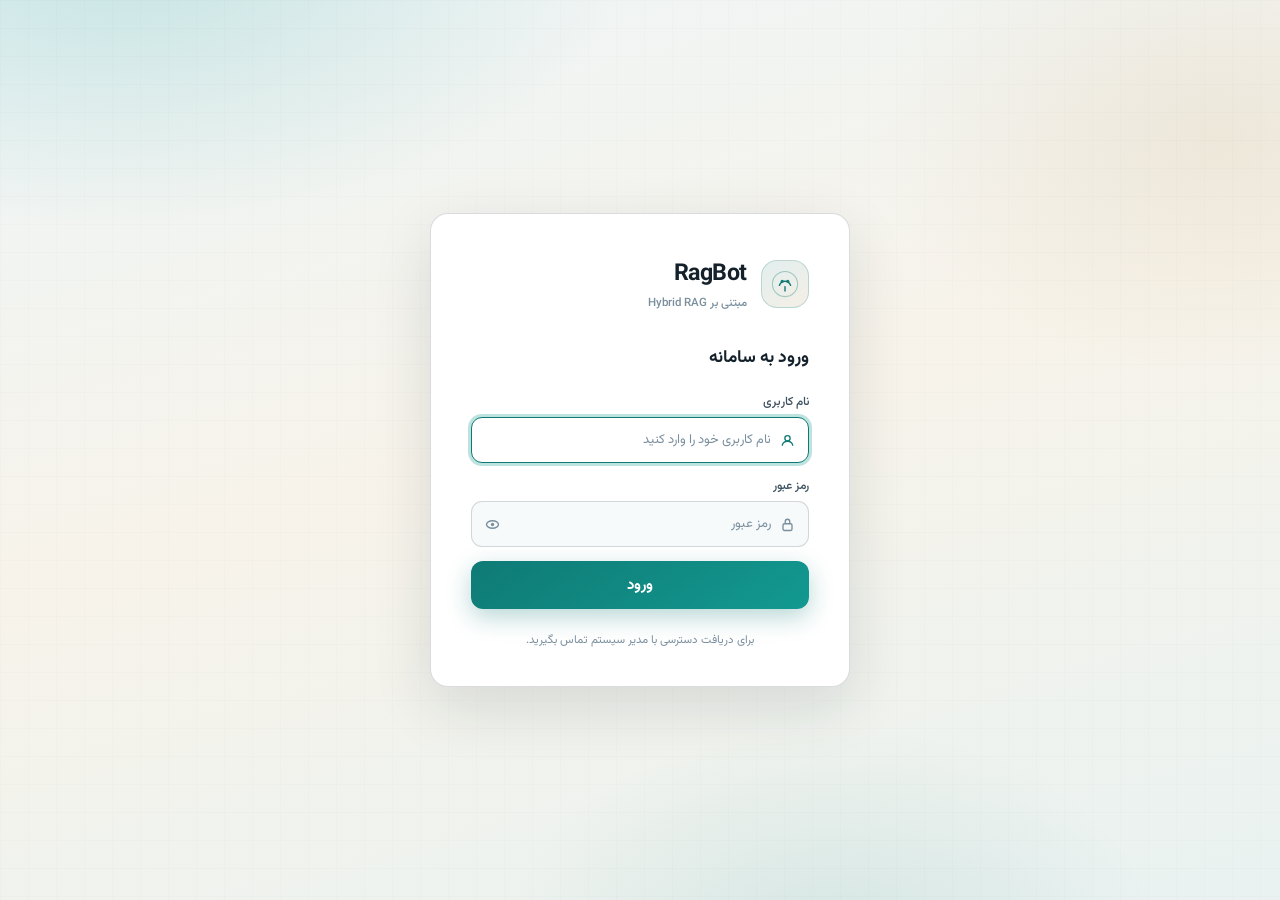
==== frontend/index.html @ e70923a0 "Add LLM settings page with Ollama/API providers and in-app PDF/Word viewer. Move model settings into" ====
<!DOCTYPE html>
<html lang="fa" dir="rtl">
<head>
  <meta charset="UTF-8" />
  <meta name="viewport" content="width=device-width, initial-scale=1.0" />
  <title>RagBot</title>
  <link rel="stylesheet" href="css/style.css" />
</head>
<body>
  <div class="app-bg" aria-hidden="true"></div>

  <aside class="sidebar" id="sidebar">
    <div class="sidebar-brand">
      <div class="brand-mark" aria-hidden="true">
        <svg viewBox="0 0 40 40" fill="none">
          <circle cx="20" cy="20" r="18" stroke="currentColor" stroke-width="1.5" opacity=".35"/>
          <path d="M12 22c3-8 13-8 16 0" stroke="currentColor" stroke-width="2" stroke-linecap="round"/>
          <circle cx="16" cy="16" r="2.2" fill="currentColor"/>
          <circle cx="24" cy="16" r="2.2" fill="currentColor"/>
          <path d="M20 24v6" stroke="currentColor" stroke-width="2" stroke-linecap="round"/>
        </svg>
      </div>
      <div class="brand-text">
        <span class="brand-name">RagBot</span>
        <span class="brand-tag">مبتنی بر Hybrid RAG</span>
      </div>
    </div>

    <nav class="sidebar-nav">
      <button class="nav-item nav-item-admin" data-section="users" id="navUsers" style="display:none">
        <svg class="nav-svg" viewBox="0 0 24 24" fill="none" stroke="currentColor" stroke-width="1.8"><circle cx="9" cy="7" r="4"/><path d="M3 21v-2a4 4 0 014-4h4a4 4 0 014 4v2"/><path d="M19 8v6M22 11h-6"/></svg>
        <span class="nav-label">مدیریت کاربران</span>
      </button>
      <button class="nav-item" data-section="docs">
        <svg class="nav-svg" viewBox="0 0 24 24" fill="none" stroke="currentColor" stroke-width="1.8"><path d="M3 6a2 2 0 012-2h3l2 2h9a2 2 0 012 2v9a2 2 0 01-2 2H5a2 2 0 01-2-2z"/><path d="M12 11v4M10 13h4"/></svg>
        <span class="nav-label">مدیریت اسناد</span>
      </button>
      <button class="nav-item active" data-section="chat">
        <svg class="nav-svg" viewBox="0 0 24 24" fill="none" stroke="currentColor" stroke-width="1.8"><path d="M4 6a3 3 0 013-3h10a3 3 0 013 3v8a3 3 0 01-3 3H9l-5 4v-4a3 3 0 01-0-0z"/></svg>
        <span class="nav-label">چت بات هوشمند</span>
      </button>
      <button class="nav-item" data-section="rag">
        <svg class="nav-svg" viewBox="0 0 24 24" fill="none" stroke="currentColor" stroke-width="1.8"><path d="M7 3h7l5 5v13a1 1 0 01-1 1H7a1 1 0 01-1-1V4a1 1 0 011-1z"/><path d="M14 3v5h5"/><path d="M9 13h6M9 17h4"/></svg>
        <span class="nav-label">چت بات اسناد داخلی</span>
      </button>
      <button class="nav-item" data-section="article">
        <svg class="nav-svg" viewBox="0 0 24 24" fill="none" stroke="currentColor" stroke-width="1.8"><circle cx="12" cy="12" r="9"/><path d="M3 12h18M12 3a14 14 0 010 18M12 3a14 14 0 000 18"/></svg>
        <span class="nav-label">چت بات مقالات وب</span>
      </button>
      <button class="nav-item" data-section="alerts">
        <svg class="nav-svg" viewBox="0 0 24 24" fill="none" stroke="currentColor" stroke-width="1.8"><path d="M12 3a6 6 0 016 6c0 4 2 5 2 5H4s2-1 2-5a6 6 0 016-6z"/><path d="M10 19a2 2 0 004 0"/></svg>
        <span class="nav-label">سیستم هشدار دهی خبری</span>
      </button>
      <button class="nav-item" data-section="settings">
        <svg class="nav-svg" viewBox="0 0 24 24" fill="none" stroke="currentColor" stroke-width="1.8"><circle cx="12" cy="12" r="3"/><path d="M19.4 15a1.7 1.7 0 00.3 1.8l.1.1a2 2 0 11-2.8 2.8l-.1-.1a1.7 1.7 0 00-1.8-.3 1.7 1.7 0 00-1 1.5V21a2 2 0 11-4 0v-.1a1.7 1.7 0 00-1-1.5 1.7 1.7 0 00-1.8.3l-.1.1a2 2 0 11-2.8-2.8l.1-.1a1.7 1.7 0 00.3-1.8 1.7 1.7 0 00-1.5-1H3a2 2 0 110-4h.1a1.7 1.7 0 001.5-1 1.7 1.7 0 00-.3-1.8l-.1-.1a2 2 0 112.8-2.8l.1.1a1.7 1.7 0 001.8.3H9a1.7 1.7 0 001-1.5V3a2 2 0 114 0v.1a1.7 1.7 0 001 1.5 1.7 1.7 0 001.8-.3l.1-.1a2 2 0 112.8 2.8l-.1.1a1.7 1.7 0 00-.3 1.8V9c.1.7.7 1.2 1.5 1.3H21a2 2 0 110 4h-.1a1.7 1.7 0 00-1.5 1z"/></svg>
        <span class="nav-label">تنظیمات مدل زبانی</span>
      </button>
    </nav>

    <div class="sidebar-footer">
      <span>معماری سامانه : Hybrid RAG</span>
    </div>

    <!-- User bar -->
    <div class="sidebar-user-bar" id="sidebarUserBar">
      <div class="user-bar-avatar" id="userAvatar">—</div>
      <div class="user-bar-info">
        <div class="user-bar-name"  id="userDisplayName">...</div>
        <div class="user-bar-role"  id="userRoleBadge">کاربر</div>
      </div>
      <button class="user-bar-logout" id="logoutBtn" title="خروج" type="button" aria-label="خروج از سامانه">
        <svg viewBox="0 0 20 20" width="15" height="15" fill="none" stroke="currentColor" stroke-width="1.8"><path d="M13 3h4v14h-4M8 14l5-4-5-4M3 10h10"/></svg>
      </button>
    </div>
  </aside>

  <button class="sidebar-toggle" id="sidebarToggle" type="button" aria-label="منو">☰</button>

  <main class="main-content" id="mainContent">

    <section class="section active" id="section-chat">
      <div class="section-header">
        <div>
          <p class="section-eyebrow">گفتگو آزاد</p>
          <h1>چت‌بات هوشمند</h1>
        </div>
        <button class="btn-secondary" id="clearChat" type="button">پاک کردن</button>
      </div>
      <div class="chat-window" id="chatWindow"></div>
      <div class="chat-input-area">
        <textarea id="chatInput" class="chat-textarea" placeholder="پیام خود را بنویسید..." rows="2"></textarea>
        <button id="chatSend" class="btn-send" type="button">ارسال</button>
      </div>
    </section>

    <section class="section" id="section-rag">
      <div class="section-header">
        <div>
          <p class="section-eyebrow">Hybrid RAG</p>
          <h1>چت روی اسناد</h1>
        </div>
        <div style="display:flex;gap:8px;align-items:center">
          <button class="btn-secondary" id="ragHistoryBtn" type="button" title="تاریخچه گفتگو">
            <svg viewBox="0 0 20 20" width="13" height="13" fill="none" stroke="currentColor" stroke-width="1.8" style="vertical-align:middle;margin-left:5px"><circle cx="10" cy="10" r="8"/><path d="M10 6v4l2.5 2.5"/></svg>
            تاریخچه
          </button>
          <button class="btn-secondary" id="clearRag" type="button">گفتگوی جدید</button>
        </div>
      </div>

      <div class="panel upload-panel" id="ragUploadPanel">
        <div class="upload-toolbar">

          <!-- Right group: file upload -->
          <div class="upload-toolbar-group upload-toolbar-file">
            <div class="upload-trigger" id="pdfDrop">
              <svg viewBox="0 0 20 20" width="15" height="15" fill="none" stroke="currentColor" stroke-width="1.8" aria-hidden="true"><path d="M10 13V4M10 4L7 7M10 4l3 3"/><path d="M3 14a4 4 0 004 4h6a4 4 0 000-8H9"/></svg>
              <span>آپلود فایل</span>
              <span class="upload-formats">PDF · Word</span>
              <input type="file" id="pdfInput" accept=".pdf,.doc,.docx" multiple hidden />
            </div>
            <div id="pdfFileList" class="file-list-inline"></div>
          </div>

          <div class="upload-toolbar-divider" aria-hidden="true"></div>

          <!-- Left group: collection + action -->
          <div class="upload-toolbar-group upload-toolbar-collection">

            <div class="custom-select-wrap" id="collectionDropdownWrap">
              <button type="button" class="custom-select-btn" id="collectionDropdownBtn" aria-haspopup="listbox" aria-expanded="false">
                <svg viewBox="0 0 20 20" width="13" height="13" fill="none" stroke="currentColor" stroke-width="1.8" aria-hidden="true"><path d="M2 5h16M2 10h10M2 15h6"/></svg>
                <span id="collectionDropdownLabel">انتخاب مجموعه</span>
                <svg class="caret" viewBox="0 0 16 16" width="11" height="11" fill="none" stroke="currentColor" stroke-width="2.2" aria-hidden="true"><path d="M4 6l4 4 4-4"/></svg>
              </button>
              <ul class="custom-select-list" id="collectionDropdownList" role="listbox" aria-label="مجموعه‌های موجود"></ul>
              <select id="ragCollectionSelect" hidden></select>
            </div>

            <button id="ragRefreshCollections" class="btn-icon btn-icon-sm" title="بارگذاری مجموعه‌ها" type="button">
              <svg viewBox="0 0 24 24" width="13" height="13" fill="none" stroke="currentColor" stroke-width="2.2"><path d="M21 12a9 9 0 11-2.6-6.3"/><path d="M21 3v6h-6"/></svg>
            </button>

            <button id="ragIndex" class="btn-primary btn-index" type="button">
              <svg viewBox="0 0 20 20" width="13" height="13" fill="none" stroke="currentColor" stroke-width="2" aria-hidden="true"><path d="M4 17V7l8-4 8 4v10"/><path d="M4 10h16M12 3v14"/></svg>
              ایندکس گذاری
            </button>
          </div>

        </div>
        <div id="ragStatus" class="status-bar"></div>
      </div>

      <div class="chat-window" id="ragChatWindow"></div>
      <div class="chat-input-area">
        <textarea id="ragInput" class="chat-textarea" placeholder="سؤال درباره اسناد..." rows="2"></textarea>
        <button id="ragSend" class="btn-send" type="button">ارسال</button>
      </div>

      <!-- History panel (slide-in from left) -->
      <div class="history-backdrop" id="historyBackdrop" aria-hidden="true">
        <div class="history-panel" id="historyPanel" role="dialog" aria-modal="true" aria-labelledby="historyPanelTitle">
          <div class="history-panel-header">
            <svg viewBox="0 0 20 20" width="16" height="16" fill="none" stroke="currentColor" stroke-width="1.8"><circle cx="10" cy="10" r="8"/><path d="M10 6v4l2.5 2.5"/></svg>
            <h3 id="historyPanelTitle">گفتگوها</h3>
            <span class="history-col-badge" id="historyColBadge"></span>
            <div style="margin-right:auto;display:flex;gap:6px">
              <button class="btn-secondary" id="newChatHistoryBtn" type="button" style="font-size:11px;padding:4px 8px" title="شروع گفتگوی جدید">
                گفتگوی جدید
              </button>
              <button class="btn-danger" id="clearHistoryBtn" type="button" style="font-size:11px;padding:4px 8px" title="حذف همه گفتگوهای این مجموعه">
                <svg viewBox="0 0 20 20" width="11" height="11" fill="none" stroke="currentColor" stroke-width="2"><path d="M5 5l.867 9.143A1 1 0 006.862 15h6.276a1 1 0 00.995-.857L15 5"/><path d="M3 5h14M8 5V3h4v2"/></svg>
                همه
              </button>
              <button class="modal-close" id="historyClose" type="button" aria-label="بستن">
                <svg viewBox="0 0 20 20" width="14" height="14" fill="none" stroke="currentColor" stroke-width="2"><path d="M5 5l10 10M15 5L5 15"/></svg>
              </button>
            </div>
          </div>
          <div class="history-panel-body" id="historyPanelBody">
            <div class="history-loading" id="historyLoading" style="display:none">
              <span class="docs-spinner"></span> در حال بارگذاری...
            </div>
          </div>
        </div>
      </div>
    </section>

    <section class="section" id="section-article">
      <div class="section-header">
        <div>
          <p class="section-eyebrow">متن وب</p>
          <h1>چت روی مقاله</h1>
        </div>
        <button class="btn-secondary" id="clearArticle" type="button">پاک کردن</button>
      </div>

      <div class="panel">
        <div class="panel-title">لینک مقاله یا خبر</div>
        <div class="row-gap">
          <input type="url" id="articleUrl" class="field-input" placeholder="https://..." style="flex:1;direction:ltr;text-align:left" />
          <button id="articleFetch" class="btn-primary" type="button">بارگذاری</button>
        </div>
        <div id="articleStatus" class="status-bar"></div>
        <div id="articlePreview" class="article-preview" hidden></div>
      </div>

      <div class="chat-window" id="articleChatWindow"></div>
      <div class="chat-input-area">
        <textarea id="articleInput" class="chat-textarea" placeholder="سؤال درباره مقاله..." rows="2"></textarea>
        <button id="articleSend" class="btn-send" type="button">ارسال</button>
      </div>
    </section>

    <section class="section" id="section-docs">
      <div class="section-header">
        <div>
          <p class="section-eyebrow">Document Management</p>
          <h1>مدیریت اسناد</h1>
        </div>
        <button class="btn-primary" id="docsNewCollectionBtn" type="button">
          <svg viewBox="0 0 20 20" width="13" height="13" fill="none" stroke="currentColor" stroke-width="2.2" aria-hidden="true"><path d="M10 4v12M4 10h12"/></svg>
          مجموعه جدید
        </button>
      </div>

      <!-- Toolbar: search + sort -->
      <div class="docs-toolbar">
        <div class="docs-search-wrap">
          <svg viewBox="0 0 20 20" width="14" height="14" fill="none" stroke="currentColor" stroke-width="1.8" aria-hidden="true"><circle cx="9" cy="9" r="6"/><path d="M15 15l-3.5-3.5"/></svg>
          <input type="search" id="docsSearchInput" class="docs-search-input" placeholder="جستجوی مجموعه...">
        </div>
        <button id="docsRefreshBtn" class="btn-icon btn-icon-sm" title="بارگذاری مجدد" type="button">
          <svg viewBox="0 0 24 24" width="13" height="13" fill="none" stroke="currentColor" stroke-width="2.2"><path d="M21 12a9 9 0 11-2.6-6.3"/><path d="M21 3v6h-6"/></svg>
        </button>
      </div>

      <!-- Collections grid -->
      <div class="docs-grid-wrap">
        <div id="docsGrid" class="docs-grid">
          <!-- cards injected by docs.js -->
        </div>
        <div id="docsEmpty" class="docs-empty" hidden>
          <svg viewBox="0 0 48 48" width="48" height="48" fill="none" stroke="currentColor" stroke-width="1.4" opacity=".35"><path d="M8 12a4 4 0 014-4h6l4 4h14a4 4 0 014 4v18a4 4 0 01-4 4H12a4 4 0 01-4-4z"/><path d="M24 22v8M21 26h6"/></svg>
          <p id="docsEmptyMsg">مدیریت فایل ها و مجموعه ها در سامانه</p>
          <button class="btn-primary" id="docsEmptyNewBtn" type="button" style="margin-top:10px">ساخت مجموعه</button>
        </div>
        <div id="docsLoading" class="docs-loading" style="display:none">
          <span class="docs-spinner"></span>
          در حال بارگذاری...
        </div>
      </div>
    </section>

    <!-- ══════════════════════════════════════════════
         مدیریت کاربران — Admin Only
         ══════════════════════════════════════════════ -->
    <section class="section" id="section-users">
      <div class="section-header">
        <div>
          <p class="section-eyebrow">Admin</p>
          <h1>مدیریت کاربران</h1>
        </div>
        <button class="btn-primary" id="addUserBtn" type="button">
          <svg viewBox="0 0 20 20" width="13" height="13" fill="none" stroke="currentColor" stroke-width="2.2" aria-hidden="true"><path d="M10 4v12M4 10h12"/></svg>
          کاربر جدید
        </button>
      </div>

      <div class="panel" style="flex:1;overflow:hidden;display:flex;flex-direction:column;gap:0;padding:0">
        <div class="users-table-wrap" id="usersTableWrap">
          <table class="users-table" id="usersTable">
            <thead>
              <tr>
                <th>#</th>
                <th>نام کاربری</th>
                <th>نام نمایشی</th>
                <th>نقش</th>
                <th>وضعیت</th>
                <th>تاریخ ثبت</th>
                <th>عملیات</th>
              </tr>
            </thead>
            <tbody id="usersTableBody">
              <tr><td colspan="7" class="users-table-loading">
                <span class="docs-spinner"></span> در حال بارگذاری...
              </td></tr>
            </tbody>
          </table>
        </div>
      </div>

      <!-- User form slide-in panel -->
      <div class="rule-form-backdrop" id="userFormBackdrop" aria-hidden="true">
        <div class="rule-form-panel" id="userFormPanel" role="dialog" aria-modal="true" aria-labelledby="userFormTitle">
          <div class="rule-form-header">
            <h3 id="userFormTitle">کاربر جدید</h3>
            <button class="modal-close" id="userFormClose" type="button" aria-label="بستن">
              <svg viewBox="0 0 20 20" width="16" height="16" fill="none" stroke="currentColor" stroke-width="2"><path d="M5 5l10 10M15 5L5 15"/></svg>
            </button>
          </div>
          <div class="rule-form-body">
            <input type="hidden" id="userFormId" value="" />
            <label class="field-label">نام کاربری <small>(لاتین، حداقل ۳ کاراکتر)</small></label>
            <input type="text" id="userFormUsername" class="field-input" placeholder="مثال: john_doe" autocomplete="off" />
            <label class="field-label">نام نمایشی</label>
            <input type="text" id="userFormDisplayName" class="field-input" placeholder="مثال: علی احمدی" />
            <label class="field-label">رمز عبور <small id="userFormPwdNote">(حداقل ۶ کاراکتر)</small></label>
            <input type="password" id="userFormPassword" class="field-input" placeholder="رمز عبور" autocomplete="new-password" />
            <div class="toggle-row" style="margin-top:8px">
              <span class="field-label" style="margin:0">دسترسی مدیر</span>
              <label class="toggle-switch">
                <input type="checkbox" id="userFormIsAdmin" />
                <span class="toggle-slider"></span>
              </label>
            </div>
            <div class="toggle-row" id="userFormActiveRow">
              <span class="field-label" style="margin:0">حساب فعال</span>
              <label class="toggle-switch">
                <input type="checkbox" id="userFormIsActive" checked />
                <span class="toggle-slider"></span>
              </label>
            </div>
            <div id="userFormStatus" class="status-bar" style="margin-top:6px"></div>
          </div>
          <div class="rule-form-footer">
            <button id="userFormSave" class="btn-primary" style="flex:1" type="button">ذخیره</button>
            <button id="userFormCancel" class="btn-secondary" type="button">انصراف</button>
          </div>
        </div>
      </div>
    </section>

    <section class="section" id="section-alerts">
      <div class="section-header">
        <div>
          <p class="section-eyebrow">مانیتورینگ</p>
          <h1>هشدارهای خبری</h1>
        </div>
        <button class="btn-primary" id="addRuleBtn" type="button">
          <svg viewBox="0 0 20 20" width="13" height="13" fill="none" stroke="currentColor" stroke-width="2.2" aria-hidden="true"><path d="M10 4v12M4 10h12"/></svg>
          قانون جدید
        </button>
      </div>

      <div class="alerts-layout">

        <!-- RIGHT: rules list -->
        <div class="alerts-rules-col">
          <div class="panel alerts-rules-panel">
            <div class="panel-title">قوانین هشدار</div>
            <div id="rulesList" class="rules-list"></div>
          </div>
        </div>

        <!-- LEFT: scan + history tabs -->
        <div class="alerts-main-col">
          <div class="panel alerts-main-panel">

            <!-- Tab bar -->
            <div class="alerts-tabs" role="tablist">
              <button class="alerts-tab active" id="tabScan" role="tab" aria-selected="true" aria-controls="tabpanelScan" type="button">
                <svg viewBox="0 0 20 20" width="13" height="13" fill="none" stroke="currentColor" stroke-width="1.8" aria-hidden="true"><circle cx="10" cy="10" r="7"/><path d="M10 6v4l3 2"/></svg>
                اسکن خبر
              </button>
              <button class="alerts-tab" id="tabHistory" role="tab" aria-selected="false" aria-controls="tabpanelHistory" type="button">
                <svg viewBox="0 0 20 20" width="13" height="13" fill="none" stroke="currentColor" stroke-width="1.8" aria-hidden="true"><path d="M3 5h14M3 10h10M3 15h6"/></svg>
                تاریخچه
                <span class="alerts-tab-badge" id="historyBadge" hidden></span>
              </button>
            </div>

            <!-- Scan panel -->
            <div class="alerts-tabpanel" id="tabpanelScan" role="tabpanel" aria-labelledby="tabScan">
              <label class="field-label">آدرس خبر یا فید RSS</label>
              <div class="scan-url-row">
                <input type="url" id="scanUrl" class="field-input" placeholder="https://..." style="direction:ltr;text-align:left" />
                <button id="scanBtn" class="btn-primary" type="button">
                  <svg viewBox="0 0 20 20" width="13" height="13" fill="none" stroke="currentColor" stroke-width="2" aria-hidden="true"><circle cx="10" cy="10" r="7"/><path d="M10 6v4l3 2"/></svg>
                  اسکن
                </button>
              </div>              <label class="field-label" style="margin-top:4px">قوانین مورد بررسی</label>
              <div id="scanRuleCheckboxes" class="checkboxes-list"></div>
              <div id="scanStatus" class="status-bar"></div>
              <div id="scanResults" class="scan-results"></div>
            </div>

            <!-- History panel -->
            <div class="alerts-tabpanel" id="tabpanelHistory" role="tabpanel" aria-labelledby="tabHistory" hidden>
              <div class="alerts-history-toolbar">
                <span class="alerts-history-label">نتایج هشدار ذخیره‌شده</span>
                <button id="refreshResults" class="btn-icon btn-icon-sm" title="بارگذاری مجدد" type="button">
                  <svg viewBox="0 0 24 24" width="13" height="13" fill="none" stroke="currentColor" stroke-width="2.2"><path d="M21 12a9 9 0 11-2.6-6.3"/><path d="M21 3v6h-6"/></svg>
                </button>
              </div>
              <div id="alertHistory" class="alert-history-list"></div>
            </div>

          </div>
        </div>

      </div>

      <!-- Rule form slide panel -->
      <div class="rule-form-backdrop" id="ruleFormBackdrop" aria-hidden="true">
        <div class="rule-form-panel" id="ruleFormPanel" role="dialog" aria-modal="true" aria-labelledby="ruleFormTitle">
          <div class="rule-form-header">
            <h3 id="ruleFormTitle">قانون جدید</h3>
            <button class="modal-close" id="ruleFormClose" type="button" aria-label="بستن">
              <svg viewBox="0 0 20 20" width="16" height="16" fill="none" stroke="currentColor" stroke-width="2"><path d="M5 5l10 10M15 5L5 15"/></svg>
            </button>
          </div>
          <div class="rule-form-body">
            <input type="hidden" id="ruleId" value="" />
            <label class="field-label">نام هشدار</label>
            <input type="text" id="ruleName" class="field-input" placeholder="مثال: بحران ارزی" />
            <label class="field-label">دسته‌بندی</label>
            <input type="text" id="ruleCategory" class="field-input" placeholder="مثال: اقتصادی، سیاسی" />
            <label class="field-label">کلیدواژه‌ها <small style="font-weight:400;color:var(--ink-muted)">(با کاما)</small></label>
            <input type="text" id="ruleKeywords" class="field-input" placeholder="دلار، نرخ ارز، صعود قیمت" />
            <label class="field-label">توضیحات <small style="font-weight:400;color:var(--ink-muted)">(اختیاری)</small></label>
            <textarea id="ruleDescription" class="field-input" rows="3" placeholder="توضیح بیشتر..."></textarea>
          </div>
          <div class="rule-form-footer">
            <button id="ruleSave" class="btn-primary" style="flex:1" type="button">ذخیره</button>
            <button id="ruleCancel" class="btn-secondary" type="button">انصراف</button>
          </div>
        </div>
      </div>
    </section>

    <section class="section" id="section-settings">
      <div class="section-header">
        <div>
          <p class="section-eyebrow">LLM Provider</p>
          <h1>تنظیمات مدل زبانی</h1>
        </div>
        <button class="btn-secondary" id="settingsSaveBtn" type="button">ذخیره تنظیمات</button>
      </div>

      <div class="settings-page">
        <div class="settings-active-bar">
          <div class="settings-active-label" id="settingsActiveLabel">
            اتصال فعال: <strong id="settingsActiveProvider">Ollama</strong>
          </div>
          <button type="button" class="btn-primary settings-activate-btn" id="settingsActivateBtn">
            فعال‌سازی این حالت
          </button>
        </div>

        <div class="settings-provider-tabs" role="tablist">
          <button type="button" class="settings-provider-tab active" data-provider="ollama" id="providerTabOllama">
            اتصال Ollama
          </button>
          <button type="button" class="settings-provider-tab" data-provider="api" id="providerTabApi">
            اتصال API
          </button>
        </div>
        <input type="hidden" id="llmProvider" value="ollama" />
        <input type="hidden" id="llmProviderDraft" value="ollama" />

        <div class="settings-panel" id="settingsPanelOllama">
          <div class="settings-card">
            <div class="settings-card-title">Ollama</div>
            <label class="field-label" for="ollamaUrl">آدرس Ollama</label>
            <input type="text" id="ollamaUrl" class="field-input" value="http://localhost:11434" placeholder="http://localhost:11434" style="direction:ltr;text-align:left" />

            <label class="field-label" for="modelSelectBtn">مدل</label>
            <div class="setting-row-ctrl settings-model-row">
              <div class="custom-select-wrap model-select-wrap" id="modelSelectWrap" style="flex:1">
                <button type="button" class="custom-select-btn" id="modelSelectBtn" aria-haspopup="listbox" aria-expanded="false">
                  <span id="modelSelectLabel">بارگذاری...</span>
                  <svg class="caret" viewBox="0 0 16 16" width="10" height="10" fill="none" stroke="currentColor" stroke-width="2.2" aria-hidden="true"><path d="M4 6l4 4 4-4"/></svg>
                </button>
                <ul class="custom-select-list" id="modelSelectList" role="listbox" aria-label="مدل‌های Ollama"></ul>
                <select id="modelSelect" hidden></select>
              </div>
              <button id="refreshModels" class="btn-icon btn-icon-sm" title="بارگذاری مدل‌ها" type="button">
                <svg viewBox="0 0 24 24" width="13" height="13" fill="none" stroke="currentColor" stroke-width="2"><path d="M21 12a9 9 0 11-2.6-6.3"/><path d="M21 3v6h-6"/></svg>
              </button>
            </div>
          </div>
        </div>

        <div class="settings-panel" id="settingsPanelApi" hidden>
          <div class="settings-card">
            <div class="settings-card-title">API سازگار با OpenAI</div>
            <label class="field-label" for="apiBaseUrl">آدرس API</label>
            <input type="text" id="apiBaseUrl" class="field-input" value="" placeholder="https://example.com/v1" style="direction:ltr;text-align:left" />

            <label class="field-label" for="apiToken">توکن API</label>
            <input type="password" id="apiToken" class="field-input" placeholder="توکن را وارد کنید" autocomplete="off" style="direction:ltr;text-align:left" />

            <label class="field-label" for="apiModelInput">شناسه مدل</label>
            <div class="setting-row-ctrl settings-model-row">
              <input type="text" id="apiModelInput" class="field-input" placeholder="model-id" style="direction:ltr;text-align:left;flex:1" />
              <button id="refreshApiModels" class="btn-icon btn-icon-sm" title="بارگذاری لیست مدل‌ها از API" type="button">
                <svg viewBox="0 0 24 24" width="13" height="13" fill="none" stroke="currentColor" stroke-width="2"><path d="M21 12a9 9 0 11-2.6-6.3"/><path d="M21 3v6h-6"/></svg>
              </button>
            </div>
            <div class="custom-select-wrap model-select-wrap" id="apiModelSelectWrap" style="display:none;margin-top:6px">
              <button type="button" class="custom-select-btn" id="apiModelSelectBtn" aria-haspopup="listbox" aria-expanded="false">
                <span id="apiModelSelectLabel">انتخاب از لیست</span>
                <svg class="caret" viewBox="0 0 16 16" width="10" height="10" fill="none" stroke="currentColor" stroke-width="2.2" aria-hidden="true"><path d="M4 6l4 4 4-4"/></svg>
              </button>
              <ul class="custom-select-list" id="apiModelSelectList" role="listbox" aria-label="مدل‌های API"></ul>
              <select id="apiModelSelect" hidden></select>
            </div>
            <p class="modal-hint" style="margin:4px 0 0">شناسه مدل را دستی وارد کنید یا با دکمه تازه‌سازی از خود API بگیرید.</p>
          </div>
        </div>

        <div class="settings-card settings-card-shared">
          <div class="settings-card-title">پارامترهای مشترک</div>
          <div class="settings-shared-row">
            <span class="field-label" style="margin:0">خلاقیت (Temperature)</span>
            <div class="setting-row-ctrl" style="max-width:280px">
              <input type="range" id="temperature" class="temp-slider" min="0" max="1" step="0.05" value="0.3" style="--pct:30%" />
              <span id="tempVal" class="temp-badge">0.30</span>
            </div>
          </div>
          <div class="settings-shared-row">
            <span class="field-label" style="margin:0">جستجوی وب</span>
            <label class="toggle-switch">
              <input type="checkbox" id="useWeb" />
              <span class="toggle-slider"></span>
            </label>
          </div>
        </div>

        <div id="settingsStatus" class="status-bar"></div>
      </div>
    </section>

  </main>

  <!-- ═══════════════════════════════════════════
       Docs Management Modals
       ═══════════════════════════════════════════ -->

  <!-- Modal: New / Edit Collection -->
  <div class="modal-backdrop" id="docsColModalBackdrop" aria-hidden="true">
    <div class="modal" id="docsColModal" role="dialog" aria-modal="true" aria-labelledby="docsColModalTitle">
      <div class="modal-header">
        <div class="modal-icon">
          <svg viewBox="0 0 24 24" width="22" height="22" fill="none" stroke="currentColor" stroke-width="1.8"><path d="M3 6a2 2 0 012-2h3l2 2h9a2 2 0 012 2v9a2 2 0 01-2 2H5a2 2 0 01-2-2z"/></svg>
        </div>
        <div>
          <h2 id="docsColModalTitle">مجموعه جدید</h2>
          <p class="modal-sub" id="docsColModalSub">نام مجموعه را وارد کنید</p>
        </div>
        <button class="modal-close" id="docsColModalClose" type="button" aria-label="بستن">
          <svg viewBox="0 0 20 20" width="16" height="16" fill="none" stroke="currentColor" stroke-width="2"><path d="M5 5l10 10M15 5L5 15"/></svg>
        </button>
      </div>
      <div class="modal-body">
        <input type="hidden" id="docsColModalId" value="" />
        <label class="modal-label" for="docsColNameInput">نام مجموعه</label>
        <div class="modal-input-wrap">
          <svg viewBox="0 0 20 20" width="14" height="14" fill="none" stroke="currentColor" stroke-width="1.8" aria-hidden="true"><path d="M3 5h5l2 2h7v10H3z"/></svg>
          <input type="text" id="docsColNameInput" class="modal-input" placeholder="نام مجموعه را وارد کنید" autocomplete="off" />
        </div>
        <p class="modal-hint">نام می‌تواند فارسی باشد. برای ایندکس، فایل‌ها را بعد از ساخت مجموعه اضافه کنید.</p>
        <div id="docsColModalStatus" class="status-bar" style="margin-top:4px"></div>
      </div>
      <div class="modal-footer">
        <button class="btn-secondary modal-cancel" id="docsColModalCancel" type="button">انصراف</button>
        <button class="btn-primary" id="docsColModalConfirm" type="button">
          <svg viewBox="0 0 20 20" width="13" height="13" fill="none" stroke="currentColor" stroke-width="2.2" aria-hidden="true"><path d="M4 10l5 5 7-7"/></svg>
          <span id="docsColModalConfirmLabel">ایجاد</span>
        </button>
      </div>
    </div>
  </div>

  <!-- Modal: Open Collection (detail view) -->
  <div class="modal-backdrop docs-detail-backdrop" id="docsDetailBackdrop" aria-hidden="true">
    <div class="modal docs-detail-modal" role="dialog" aria-modal="true" aria-labelledby="docsDetailTitle">

      <div class="modal-header docs-detail-header">
        <div class="modal-icon docs-detail-icon">
          <svg viewBox="0 0 24 24" width="22" height="22" fill="none" stroke="currentColor" stroke-width="1.8"><path d="M3 6a2 2 0 012-2h3l2 2h9a2 2 0 012 2v9a2 2 0 01-2 2H5a2 2 0 01-2-2z"/></svg>
        </div>
        <div class="docs-detail-heading">
          <h2 id="docsDetailTitle" class="docs-detail-colname">نام مجموعه</h2>
          <p class="modal-sub" id="docsDetailMeta">—</p>
        </div>
        <div class="docs-detail-actions">
          <button id="docsDetailRenameBtn" class="btn-edit docs-detail-action-btn" type="button" title="تغییر نام">
            <svg viewBox="0 0 20 20" width="12" height="12" fill="none" stroke="currentColor" stroke-width="2"><path d="M13 3l4 4-9 9H4v-4z"/></svg>
            تغییر نام
          </button>
          <button id="docsDetailDeleteBtn" class="btn-danger docs-detail-action-btn" type="button" title="حذف مجموعه">
            <svg viewBox="0 0 20 20" width="12" height="12" fill="none" stroke="currentColor" stroke-width="1.8"><path d="M5 5l.867 9.143A1 1 0 006.862 15h6.276a1 1 0 00.995-.857L15 5"/><path d="M3 5h14M8 5V3h4v2"/></svg>
            حذف مجموعه
          </button>
        </div>
        <button class="modal-close" id="docsDetailClose" type="button" aria-label="بستن">
          <svg viewBox="0 0 20 20" width="16" height="16" fill="none" stroke="currentColor" stroke-width="2"><path d="M5 5l10 10M15 5L5 15"/></svg>
        </button>
      </div>

      <!-- Add files toolbar -->
      <div class="docs-detail-upload-bar">
        <div class="upload-trigger docs-detail-upload-trigger" id="docsDetailDrop">
          <svg viewBox="0 0 20 20" width="14" height="14" fill="none" stroke="currentColor" stroke-width="1.8" aria-hidden="true"><path d="M10 13V4M10 4L7 7M10 4l3 3"/><path d="M3 14a4 4 0 004 4h6a4 4 0 000-8H9"/></svg>
          افزودن فایل
          <span class="upload-formats">PDF · Word</span>
          <input type="file" id="docsDetailFileInput" accept=".pdf,.doc,.docx" multiple hidden />
        </div>
        <div id="docsDetailFileChips" class="file-list-inline"></div>
        <button id="docsDetailUploadBtn" class="btn-primary btn-index" type="button" disabled style="margin-right:auto">
          <svg viewBox="0 0 20 20" width="13" height="13" fill="none" stroke="currentColor" stroke-width="2" aria-hidden="true"><path d="M4 17V7l8-4 8 4v10"/><path d="M4 10h16M12 3v14"/></svg>
          ایندکس
        </button>
      </div>

      <!-- Progress bar -->
      <div class="index-progress-wrap" id="docsDetailProgressWrap" style="display:none;margin:0 20px 10px">
        <div class="index-progress-fill" id="docsDetailProgressFill"></div>
      </div>
      <div id="docsDetailUploadStatus" class="status-bar" style="margin:0 20px 8px"></div>

      <!-- Files list -->
      <div class="modal-body docs-detail-body" id="docsDetailBody">
        <div class="docs-detail-loading" id="docsDetailLoading">
          <span class="docs-spinner"></span> در حال بارگذاری...
        </div>
      </div>

      <div class="modal-footer docs-detail-footer">
        <button id="docsDetailChatBtn" class="btn-primary" type="button">
          <svg viewBox="0 0 24 24" width="14" height="14" fill="none" stroke="currentColor" stroke-width="1.8"><path d="M4 6a3 3 0 013-3h10a3 3 0 013 3v8a3 3 0 01-3 3H9l-5 4v-4a3 3 0 01-0-0z"/></svg>
          چت روی این مجموعه
        </button>
        <button class="btn-secondary" id="docsDetailCloseFooter" type="button">بستن</button>
      </div>

    </div>
  </div>

  <!-- Index Collection Modal -->
  <div class="modal-backdrop" id="indexModalBackdrop" aria-hidden="true">
    <div class="modal" id="indexModal" role="dialog" aria-modal="true" aria-labelledby="indexModalTitle">
      <div class="modal-header">
        <div class="modal-icon">
          <svg viewBox="0 0 24 24" width="22" height="22" fill="none" stroke="currentColor" stroke-width="1.8"><path d="M4 19V8l8-5 8 5v11"/><path d="M4 11h16M12 3v16"/><rect x="9" y="14" width="6" height="5" rx="1"/></svg>
        </div>
        <div>
          <h2 id="indexModalTitle">ایندکس اسناد</h2>
          <p class="modal-sub" id="indexModalSub">۰ فایل انتخاب‌شده</p>
        </div>
        <button class="modal-close" id="indexModalClose" type="button" aria-label="بستن">
          <svg viewBox="0 0 20 20" width="16" height="16" fill="none" stroke="currentColor" stroke-width="2"><path d="M5 5l10 10M15 5L5 15"/></svg>
        </button>
      </div>

      <div class="modal-body">
        <div id="indexModalFileChips" class="modal-file-chips"></div>

        <label class="modal-label" for="indexCollectionInput">نام مجموعه</label>
        <div class="modal-input-wrap">
          <svg viewBox="0 0 20 20" width="14" height="14" fill="none" stroke="currentColor" stroke-width="1.8" aria-hidden="true"><path d="M3 5h5l2 2h7v10H3z"/></svg>
          <input type="text" id="indexCollectionInput" class="modal-input" placeholder="مثال: گزارش‌های مالی" autocomplete="off" />
        </div>
        <p class="modal-hint">نام مجموعه برای بازیابی بعدی استفاده می‌شود. فقط حروف انگلیسی، عدد و زیرخط.</p>
      </div>

      <div class="modal-footer">
        <button class="btn-secondary modal-cancel" id="indexModalCancel" type="button">انصراف</button>
        <button class="btn-primary modal-confirm" id="indexModalConfirm" type="button">
          <svg viewBox="0 0 20 20" width="13" height="13" fill="none" stroke="currentColor" stroke-width="2.2" aria-hidden="true"><path d="M4 17V7l8-4 8 4v10"/><path d="M4 11h16M12 3v14"/></svg>
          شروع ایندکس
        </button>
      </div>
    </div>
  </div>

  <!-- hidden collection value used by rag.js -->
  <input type="hidden" id="ragCollection" value="default_pdf" />

  <!-- Docs Preview Modal -->
  <div class="modal-backdrop docs-modal-backdrop" id="docsModalBackdrop" aria-hidden="true">
    <div class="modal docs-modal" role="dialog" aria-modal="true" aria-labelledby="docsModalHeading">
      <div class="modal-header docs-modal-header">
        <div class="modal-icon docs-modal-icon">
          <svg viewBox="0 0 24 24" width="22" height="22" fill="none" stroke="currentColor" stroke-width="1.8" aria-hidden="true">
            <ellipse cx="12" cy="12" rx="10" ry="6.5"/>
            <circle cx="12" cy="12" r="3" fill="currentColor" stroke="none"/>
          </svg>
        </div>
        <div class="docs-modal-heading-wrap">
          <h2 id="docsModalHeading" class="docs-modal-eyebrow">اسناد مجموعه</h2>
          <p class="modal-sub docs-modal-colname" id="docsModalTitle">—</p>
        </div>
        <button class="modal-close" id="docsModalClose" type="button" aria-label="بستن">
          <svg viewBox="0 0 20 20" width="16" height="16" fill="none" stroke="currentColor" stroke-width="2"><path d="M5 5l10 10M15 5L5 15"/></svg>
        </button>
      </div>
      <div class="modal-body docs-modal-body" id="docsModalBody">
        <!-- populated by rag.js -->
      </div>
    </div>
  </div>

  <!-- File Viewer Modal (PDF / Word) -->
  <div class="modal-backdrop file-viewer-backdrop" id="fileViewerBackdrop" aria-hidden="true">
    <div class="modal file-viewer-modal" role="dialog" aria-modal="true" aria-labelledby="fileViewerTitle">
      <div class="modal-header file-viewer-header">
        <div class="modal-icon">
          <svg viewBox="0 0 24 24" width="22" height="22" fill="none" stroke="currentColor" stroke-width="1.8"><path d="M14 2H6a2 2 0 00-2 2v16a2 2 0 002 2h12a2 2 0 002-2V8z"/><polyline points="14 2 14 8 20 8"/></svg>
        </div>
        <div>
          <h2 id="fileViewerTitle">مشاهده فایل</h2>
          <p class="modal-sub" id="fileViewerSub">—</p>
        </div>
        <div class="file-viewer-actions">
          <button class="btn-secondary" id="fileViewerDownload" type="button">دانلود</button>
          <button class="modal-close" id="fileViewerClose" type="button" aria-label="بستن">
            <svg viewBox="0 0 20 20" width="16" height="16" fill="none" stroke="currentColor" stroke-width="2"><path d="M5 5l10 10M15 5L5 15"/></svg>
          </button>
        </div>
      </div>
      <div class="file-viewer-body" id="fileViewerBody">
        <div class="file-viewer-loading" id="fileViewerLoading">
          <span class="docs-spinner"></span> در حال بارگذاری...
        </div>
        <embed id="fileViewerEmbed" class="file-viewer-frame" type="application/pdf" hidden />
        <iframe id="fileViewerFrame" class="file-viewer-frame" title="پیش‌نمایش PDF" hidden></iframe>
        <div id="fileViewerHtml" class="file-viewer-html" hidden></div>
        <div id="fileViewerError" class="file-viewer-error" hidden></div>
      </div>
    </div>
  </div>

  <script src="js/auth.js"></script>
  <script src="js/api.js"></script>
  <script src="js/chat.js"></script>
  <script src="js/rag.js"></script>
  <script src="js/article.js"></script>
  <script src="js/alerts.js"></script>
  <script src="js/docs.js"></script>
  <script src="js/users.js"></script>
  <script src="js/app.js"></script>
</body>
</html>
---- frontend/css/style.css ----
/* â•â•â•â•â•â•â•â•â•â•â•â•â•â•â•â•â•â•â•â•â•â•â•â•â•â•â•â•â•â•â•â•â•â•â•â•â•â•â•â•â•â•â•â•â•â•â•
   RagBot â€” Light teal knowledge theme (RTL)
   â•â•â•â•â•â•â•â•â•â•â•â•â•â•â•â•â•â•â•â•â•â•â•â•â•â•â•â•â•â•â•â•â•â•â•â•â•â•â•â•â•â•â•â•â•â•â• */

/* â”€â”€ Local Vazirmatn font-face â”€â”€ */
@font-face {
  font-family: 'Vazirmatn';
  src: url('../font/Vazirmatn-Regular.woff2') format('woff2');
  font-weight: 300 400;
  font-style: normal;
  font-display: swap;
}
@font-face {
  font-family: 'Vazirmatn';
  src: url('../font/Vazirmatn-Medium.woff2') format('woff2');
  font-weight: 500 600;
  font-style: normal;
  font-display: swap;
}
@font-face {
  font-family: 'Vazirmatn';
  src: url('../font/Vazirmatn-Bold.woff2') format('woff2');
  font-weight: 700 800;
  font-style: normal;
  font-display: swap;
}

*, *::before, *::after { box-sizing: border-box; margin: 0; padding: 0; }

:root {
  --ink:          #14212b;
  --ink-soft:     #3d5160;
  --ink-muted:    #7a8f9e;
  --paper:        #f3f7f9;
  --surface:      rgba(255, 255, 255, 0.78);
  --surface-solid:#ffffff;
  --elevated:     #e8f1f4;
  --input:        #ffffff;
  --border:       rgba(20, 33, 43, 0.10);
  --border-strong:rgba(20, 33, 43, 0.16);

  --teal:         #0f7a75;
  --teal-bright:  #129990;
  --teal-deep:    #0a5652;
  --teal-soft:    rgba(15, 122, 117, 0.12);
  --teal-glow:    rgba(18, 153, 144, 0.28);

  --sand:         #c4a574;
  --success:      #1f8a5a;
  --success-dim:  rgba(31, 138, 90, 0.12);
  --warning:      #b8860b;
  --warning-dim:  rgba(184, 134, 11, 0.12);
  --danger:       #c23b3b;
  --danger-dim:   rgba(194, 59, 59, 0.12);

  --sidebar-w:    280px;
  --radius:       16px;
  --radius-sm:    10px;
  --shadow:       0 12px 40px rgba(20, 33, 43, 0.08);
  --shadow-sm:    0 4px 16px rgba(20, 33, 43, 0.06);
  --transition:   0.22s cubic-bezier(.22, 1, .36, 1);
  --font:         'Vazirmatn', Tahoma, sans-serif;
}

html { font-size: 15px; }

body {
  font-family: var(--font);
  color: var(--ink);
  min-height: 100vh;
  display: flex;
  direction: rtl;
  overflow: hidden;
  background: var(--paper);
}

.app-bg {
  position: fixed;
  inset: 0;
  z-index: -1;
  background:
    radial-gradient(900px 500px at 12% -10%, rgba(18, 153, 144, 0.18), transparent 55%),
    radial-gradient(700px 480px at 95% 15%, rgba(196, 165, 116, 0.16), transparent 50%),
    radial-gradient(600px 400px at 70% 100%, rgba(15, 122, 117, 0.10), transparent 55%),
    linear-gradient(165deg, #eef5f7 0%, #f7f3ea 48%, #e9f2f1 100%);
}
.app-bg::after {
  content: "";
  position: absolute;
  inset: 0;
  opacity: 0.35;
  background-image:
    linear-gradient(rgba(20, 33, 43, 0.035) 1px, transparent 1px),
    linear-gradient(90deg, rgba(20, 33, 43, 0.035) 1px, transparent 1px);
  background-size: 28px 28px;
  mask-image: radial-gradient(ellipse at center, black 20%, transparent 75%);
}

::-webkit-scrollbar { width: 7px; height: 7px; }
::-webkit-scrollbar-track { background: transparent; }
::-webkit-scrollbar-thumb { background: rgba(20,33,43,.18); border-radius: 99px; }
::-webkit-scrollbar-thumb:hover { background: rgba(20,33,43,.28); }

/* â”€â”€ Sidebar â”€â”€ */
.sidebar {
  width: var(--sidebar-w);
  min-width: var(--sidebar-w);
  background: var(--surface);
  backdrop-filter: blur(18px);
  border-left: 1px solid var(--border);
  display: flex;
  flex-direction: column;
  height: 100vh;
  position: sticky;
  top: 0;
  overflow-y: auto;
  transition: transform var(--transition);
  z-index: 100;
  box-shadow: var(--shadow-sm);
}

.sidebar-brand {
  display: flex;
  align-items: center;
  gap: 12px;
  padding: 22px 18px 18px;
  border-bottom: 1px solid var(--border);
}
.brand-mark {
  width: 42px;
  height: 42px;
  border-radius: 14px;
  color: var(--teal);
  background: linear-gradient(145deg, var(--teal-soft), rgba(196,165,116,.18));
  display: grid;
  place-items: center;
  animation: brandPulse 4.5s ease-in-out infinite;
}
.brand-mark svg { width: 26px; height: 26px; }
.brand-text { display: flex; flex-direction: column; gap: 2px; }
.brand-name {
  font-size: 1.35rem;
  font-weight: 800;
  letter-spacing: -0.02em;
  color: var(--ink);
  line-height: 1.1;
}
.brand-tag {
  font-size: 11px;
  color: var(--ink-muted);
  font-weight: 500;
}

.sidebar-nav {
  display: flex;
  flex-direction: column;
  gap: 6px;
  padding: 16px 12px;
  flex: 1;
}

.nav-item {
  display: flex;
  align-items: center;
  gap: 11px;
  padding: 11px 14px;
  border-radius: 12px;
  background: transparent;
  border: 1px solid transparent;
  color: var(--ink-soft);
  font-family: inherit;
  font-size: 14px;
  cursor: pointer;
  transition: background var(--transition), color var(--transition), border-color var(--transition), transform var(--transition);
  text-align: right;
  width: 100%;
}
.nav-item:hover {
  background: rgba(255,255,255,.7);
  color: var(--ink);
  transform: translateX(-2px);
}
.nav-item.active {
  background: var(--teal-soft);
  border-color: rgba(15, 122, 117, 0.22);
  color: var(--teal-deep);
  font-weight: 700;
  box-shadow: inset 0 0 0 1px rgba(15,122,117,.06);
}
.nav-svg { width: 20px; height: 20px; flex-shrink: 0; }
.nav-label { flex: 1; }

.sidebar-settings {
  padding: 14px 14px 12px;
  border-top: 1px solid var(--border);
  display: flex;
  flex-direction: column;
  gap: 8px;
  background: linear-gradient(180deg, transparent, rgba(15,122,117,.04));
}

.sidebar-footer {
  text-align: center;
  font-size: 11px;
  color: var(--ink-muted);
  padding: 12px;
  border-top: 1px solid var(--border);
  font-weight: 500;
}

.sidebar-toggle {
  display: none;
  position: fixed;
  top: 14px;
  right: 14px;
  z-index: 200;
  background: var(--surface-solid);
  border: 1px solid var(--border-strong);
  color: var(--ink);
  font-size: 18px;
  width: 42px;
  height: 42px;
  border-radius: 12px;
  cursor: pointer;
  box-shadow: var(--shadow-sm);
}

/* â”€â”€ Main â”€â”€ */
.main-content {
  flex: 1;
  display: flex;
  flex-direction: column;
  height: 100vh;
  overflow: hidden;
}

.section {
  display: none;
  flex-direction: column;
  height: 100%;
  overflow: hidden;
  padding: 24px 28px;
  gap: 14px;
  animation: sectionIn 0.35s var(--transition);
}
.section.active { display: flex; }

.section-header {
  display: flex;
  align-items: flex-end;
  justify-content: space-between;
  flex-shrink: 0;
  gap: 12px;
}
.section-eyebrow {
  font-size: 12px;
  font-weight: 600;
  color: var(--teal);
  margin-bottom: 4px;
  letter-spacing: 0.02em;
}
.section-header h1 {
  font-size: 1.55rem;
  font-weight: 800;
  letter-spacing: -0.02em;
  color: var(--ink);
}

/* â”€â”€ Chat â”€â”€ */
.chat-window {
  flex: 1;
  overflow-y: auto;
  display: flex;
  flex-direction: column;
  gap: 14px;
  padding: 8px 4px;
  min-height: 0;
}

.chat-message {
  display: flex;
  flex-direction: column;
  max-width: 78%;
  animation: fadeInUp 0.28s var(--transition);
}
.chat-message.user { align-self: flex-start; align-items: flex-start; }
.chat-message.assistant { align-self: flex-end; align-items: flex-end; }

.chat-bubble {
  padding: 12px 16px;
  border-radius: var(--radius);
  line-height: 1.7;
  font-size: 14.5px;
  white-space: pre-wrap;
  word-break: break-word;
  box-shadow: var(--shadow-sm);
}
.chat-message.user .chat-bubble {
  background: linear-gradient(145deg, var(--teal), var(--teal-bright));
  color: #fff;
  border-radius: var(--radius) var(--radius) var(--radius) 4px;
}
.chat-message.assistant .chat-bubble {
  background: var(--surface-solid);
  border: 1px solid var(--border);
  color: var(--ink);
  border-radius: var(--radius) var(--radius) 4px var(--radius);
}

.chat-meta { font-size: 11px; color: var(--ink-muted); margin-top: 4px; padding: 0 4px; }

.sources-accordion {
  margin-top: 8px;
  border: 1px solid var(--border);
  border-radius: var(--radius-sm);
  overflow: hidden;
  max-width: 560px;
  background: var(--surface-solid);
}
.sources-toggle {
  background: var(--elevated);
  border: none;
  color: var(--ink-soft);
  font-family: inherit;
  font-size: 12px;
  padding: 8px 12px;
  cursor: pointer;
  width: 100%;
  text-align: right;
  transition: background var(--transition);
}
.sources-toggle:hover { background: #dde8ec; }
.sources-body { display: none; padding: 8px 10px; background: #fafcfd; }
.sources-body.open { display: block; }
.source-item {
  padding: 8px 10px;
  border-radius: var(--radius-sm);
  background: var(--elevated);
  margin-bottom: 6px;
  font-size: 12px;
  color: var(--ink-soft);
  line-height: 1.5;
}
.source-item strong { color: var(--teal-deep); display: block; margin-bottom: 2px; }

.typing-cursor::after {
  content: "â–Œ";
  animation: blink 0.7s infinite;
  color: var(--teal);
}

.chat-input-area {
  display: flex;
  gap: 10px;
  flex-shrink: 0;
  align-items: flex-end;
  padding: 6px;
  background: var(--surface);
  border: 1px solid var(--border);
  border-radius: 18px;
  box-shadow: var(--shadow-sm);
  backdrop-filter: blur(10px);
}
.chat-textarea {
  flex: 1;
  background: transparent;
  border: none;
  color: var(--ink);
  font-family: inherit;
  font-size: 14px;
  padding: 10px 12px;
  resize: none;
  outline: none;
  line-height: 1.5;
}
.chat-textarea::placeholder { color: var(--ink-muted); }

/* â”€â”€ Panels â”€â”€ */
.panel {
  background: var(--surface);
  backdrop-filter: blur(12px);
  border: 1px solid var(--border);
  border-radius: var(--radius);
  padding: 16px 18px;
  display: flex;
  flex-direction: column;
  gap: 8px;
  flex-shrink: 0;
  box-shadow: var(--shadow-sm);
}
.panel-title {
  font-size: 14px;
  font-weight: 700;
  color: var(--ink-soft);
  margin-bottom: 4px;
  display: flex;
  align-items: center;
  justify-content: space-between;
  gap: 8px;
}

.field-label { font-size: 12px; color: var(--ink-muted); margin-bottom: 2px; font-weight: 500; }

.field-input {
  background: var(--input);
  border: 1px solid var(--border-strong);
  border-radius: var(--radius-sm);
  color: var(--ink);
  font-family: inherit;
  font-size: 13px;
  padding: 9px 11px;
  outline: none;
  transition: border var(--transition), box-shadow var(--transition);
  width: 100%;
}
.field-input:focus {
  border-color: var(--teal);
  box-shadow: 0 0 0 3px var(--teal-glow);
}
select.field-input { cursor: pointer; }
select.field-input option { background: #fff; }
textarea.field-input { resize: vertical; }
.row-gap { display: flex; gap: 8px; align-items: center; }

.toggle-row {
  display: flex;
  align-items: center;
  justify-content: space-between;
  font-size: 13px;
  color: var(--ink-soft);
  margin-top: 4px;
}
.toggle-switch { position: relative; display: inline-block; width: 42px; height: 24px; }
.toggle-switch input { opacity: 0; width: 0; height: 0; }
.toggle-slider {
  position: absolute; inset: 0;
  background: var(--elevated);
  border: 1px solid var(--border-strong);
  border-radius: 99px;
  cursor: pointer;
  transition: background var(--transition);
}
.toggle-slider::before {
  content: "";
  position: absolute;
  left: 3px; top: 3px;
  width: 16px; height: 16px;
  background: var(--ink-muted);
  border-radius: 50%;
  transition: transform var(--transition), background var(--transition);
}
.toggle-switch input:checked + .toggle-slider {
  background: var(--teal-soft);
  border-color: var(--teal);
}
.toggle-switch input:checked + .toggle-slider::before {
  transform: translateX(18px);
  background: var(--teal);
}

/* â”€â”€ Buttons â”€â”€ */
.btn-primary {
  background: linear-gradient(145deg, var(--teal), var(--teal-bright));
  color: #fff;
  border: none;
  border-radius: var(--radius-sm);
  padding: 10px 18px;
  font-family: inherit;
  font-size: 13px;
  font-weight: 700;
  cursor: pointer;
  transition: transform var(--transition), box-shadow var(--transition), filter var(--transition);
  box-shadow: 0 6px 16px rgba(15, 122, 117, 0.28);
}
.btn-primary:hover { filter: brightness(1.05); transform: translateY(-1px); }
.btn-primary:disabled { opacity: 0.5; cursor: not-allowed; transform: none; box-shadow: none; }

.btn-secondary {
  background: var(--surface-solid);
  color: var(--ink-soft);
  border: 1px solid var(--border-strong);
  border-radius: var(--radius-sm);
  padding: 8px 14px;
  font-family: inherit;
  font-size: 13px;
  font-weight: 600;
  cursor: pointer;
  transition: background var(--transition), color var(--transition), border-color var(--transition);
}
.btn-secondary:hover {
  background: var(--elevated);
  color: var(--ink);
  border-color: var(--teal);
}

.btn-send {
  background: linear-gradient(145deg, var(--teal), var(--teal-bright));
  color: #fff;
  border: none;
  border-radius: 12px;
  padding: 11px 18px;
  font-family: inherit;
  font-size: 13px;
  font-weight: 700;
  cursor: pointer;
  white-space: nowrap;
  transition: filter var(--transition), transform var(--transition);
  align-self: flex-end;
  box-shadow: 0 6px 14px rgba(15, 122, 117, 0.25);
}
.btn-send:hover { filter: brightness(1.06); transform: translateY(-1px); }
.btn-send:disabled { opacity: 0.5; cursor: not-allowed; transform: none; box-shadow: none; }

.btn-icon {
  background: var(--surface-solid);
  border: 1px solid var(--border-strong);
  border-radius: var(--radius-sm);
  color: var(--ink-soft);
  width: 38px; height: 38px;
  cursor: pointer;
  transition: background var(--transition), color var(--transition);
  flex-shrink: 0;
  display: inline-flex;
  align-items: center;
  justify-content: center;
}
.btn-icon:hover { background: var(--elevated); color: var(--teal); }

.btn-danger {
  display: inline-flex;
  align-items: center;
  gap: 5px;
  background: var(--danger-dim);
  color: var(--danger);
  border: 1px solid rgba(194,59,59,.35);
  border-radius: var(--radius-sm);
  padding: 5px 10px;
  font-family: inherit;
  font-size: 12px;
  cursor: pointer;
  transition: background var(--transition), color var(--transition);
}
.btn-danger:hover { background: var(--danger); color: #fff; }

.btn-edit {
  display: inline-flex;
  align-items: center;
  gap: 5px;
  background: var(--warning-dim);
  color: #8a6508;
  border: 1px solid rgba(184,134,11,.35);
  border-radius: var(--radius-sm);
  padding: 5px 10px;
  font-family: inherit;
  font-size: 12px;
  cursor: pointer;
  transition: background var(--transition), color var(--transition);
}
.btn-edit:hover { background: #f59e0b; color: #fff; }

.btn-stop {
  background: var(--danger-dim);
  color: var(--danger);
  border: 1px solid rgba(194,59,59,.4);
  border-radius: 12px;
  padding: 10px 14px;
  font-family: inherit;
  font-size: 13px;
  font-weight: 700;
  cursor: pointer;
  white-space: nowrap;
  align-self: flex-end;
  display: inline-flex;
  align-items: center;
  gap: 4px;
}
.btn-stop:hover { background: var(--danger); color: #fff; }

/* â”€â”€ Status â”€â”€ */
.status-bar {
  font-size: 12px;
  padding: 8px 12px;
  border-radius: var(--radius-sm);
  display: none;
  font-weight: 500;
}
.status-bar.show { display: block; }
.status-bar.info  { background: var(--teal-soft); color: var(--teal-deep); border: 1px solid rgba(15,122,117,.25); }
.status-bar.ok    { background: var(--success-dim); color: var(--success); border: 1px solid rgba(31,138,90,.25); }
.status-bar.error { background: var(--danger-dim); color: var(--danger); border: 1px solid rgba(194,59,59,.25); }
.status-bar.warn  { background: var(--warning-dim); color: #8a6508; border: 1px solid rgba(184,134,11,.25); }

.badge {
  background: var(--elevated);
  border: 1px solid var(--border);
  color: var(--ink-soft);
  padding: 3px 9px;
  border-radius: 99px;
  font-size: 12px;
  font-weight: 600;
  white-space: nowrap;
}

/* â”€â”€ Upload Panel (Toolbar style) â”€â”€ */
.upload-panel {
  padding: 0;
  overflow: visible;
  gap: 0;
}

.upload-toolbar {
  display: flex;
  align-items: stretch;
  gap: 0;
  min-height: 52px;
}

.upload-toolbar-group {
  display: flex;
  align-items: center;
  gap: 8px;
  padding: 10px 14px;
}

.upload-toolbar-file {
  flex: 1;
  min-width: 0;
}

.upload-toolbar-divider {
  width: 1px;
  background: var(--border);
  flex-shrink: 0;
  margin: 8px 0;
}

.upload-toolbar-collection {
  gap: 7px;
  flex-shrink: 0;
}

/* upload trigger button */
.upload-trigger {
  display: inline-flex;
  align-items: center;
  gap: 7px;
  padding: 6px 12px;
  border-radius: var(--radius-sm);
  border: 1.5px dashed rgba(15, 122, 117, 0.35);
  background: rgba(15, 122, 117, 0.04);
  color: var(--teal-deep);
  font-size: 12.5px;
  font-weight: 600;
  cursor: pointer;
  white-space: nowrap;
  flex-shrink: 0;
  transition: border-color var(--transition), background var(--transition), box-shadow var(--transition);
}
.upload-trigger:hover,
.upload-trigger.drag-over {
  border-color: var(--teal);
  background: var(--teal-soft);
  box-shadow: 0 0 0 3px var(--teal-glow);
}
.upload-trigger svg { color: var(--teal); flex-shrink: 0; }
.upload-formats {
  font-size: 10.5px;
  font-weight: 500;
  color: var(--ink-muted);
  background: var(--elevated);
  padding: 2px 6px;
  border-radius: 99px;
  border: 1px solid var(--border);
}

/* file chips */
.file-list-inline {
  display: flex;
  flex-wrap: wrap;
  gap: 5px;
  align-items: center;
  flex: 1;
  min-width: 0;
}
.file-list { display: flex; flex-wrap: wrap; gap: 6px; }
.file-tag {
  background: var(--elevated);
  border: 1px solid var(--border);
  border-radius: 99px;
  padding: 3px 10px;
  font-size: 11.5px;
  color: var(--ink-soft);
  display: flex;
  align-items: center;
  gap: 5px;
  font-weight: 500;
  max-width: 180px;
}
.file-tag span:first-child {
  overflow: hidden;
  text-overflow: ellipsis;
  white-space: nowrap;
}
.file-tag .remove-file {
  cursor: pointer;
  color: var(--ink-muted);
  font-size: 12px;
  line-height: 1;
  transition: color var(--transition);
  flex-shrink: 0;
}
.file-tag .remove-file:hover { color: var(--danger); }

/* collection name field */
.collection-field {
  display: flex;
  align-items: center;
  gap: 6px;
  background: var(--elevated);
  border: 1px solid var(--border);
  border-radius: var(--radius-sm);
  padding: 0 10px;
  height: 34px;
  transition: border-color var(--transition), box-shadow var(--transition);
}
.collection-field:focus-within {
  border-color: var(--teal);
  box-shadow: 0 0 0 3px var(--teal-glow);
  background: #fff;
}
.collection-field-label {
  font-size: 11px;
  font-weight: 600;
  color: var(--ink-muted);
  white-space: nowrap;
  border-left: 1px solid var(--border);
  padding-left: 8px;
  margin-left: 2px;
  line-height: 1;
}
.collection-name-input {
  background: transparent;
  border: none;
  outline: none;
  font-family: inherit;
  font-size: 12.5px;
  font-weight: 600;
  color: var(--ink);
  width: 110px;
  min-width: 70px;
  direction: ltr;
  text-align: right;
}
.collection-name-input::placeholder { color: var(--ink-muted); font-weight: 400; }

/* small icon button variant */
.btn-icon-sm {
  width: 34px;
  height: 34px;
}

.btn-index {
  display: inline-flex;
  align-items: center;
  gap: 6px;
  padding: 7px 14px;
  font-size: 12.5px;
  white-space: nowrap;
  flex-shrink: 0;
  height: 34px;
}

/* status bar inside panel */
#ragStatus {
  margin: 0 14px 10px;
}

/* â”€â”€ Custom Collection Dropdown â”€â”€ */
.custom-select-wrap {
  position: relative;
  flex-shrink: 0;
}

.custom-select-btn {
  display: flex;
  align-items: center;
  gap: 6px;
  height: 34px;
  padding: 0 10px;
  background: var(--input);
  border: 1px solid var(--border-strong);
  border-radius: var(--radius-sm);
  color: var(--ink-soft);
  font-family: inherit;
  font-size: 12px;
  font-weight: 500;
  cursor: pointer;
  white-space: nowrap;
  transition: border-color var(--transition), box-shadow var(--transition), background var(--transition);
  min-width: 190px;
}
.custom-select-btn:hover {
  border-color: var(--teal);
  background: var(--teal-soft);
  color: var(--teal-deep);
}
.custom-select-btn[aria-expanded="true"] {
  border-color: var(--teal);
  box-shadow: 0 0 0 3px var(--teal-glow);
}
.custom-select-btn > span {
  flex: 1;
  overflow: hidden;
  text-overflow: ellipsis;
  text-align: right;
}
.custom-select-btn .caret {
  flex-shrink: 0;
  transition: transform var(--transition);
  color: var(--ink-muted);
}
.custom-select-btn[aria-expanded="true"] .caret { transform: rotate(180deg); }

.custom-select-list {
  position: absolute;
  top: calc(100% + 6px);
  left: 0;
  right: 0;
  min-width: 280px;
  z-index: 300;
  background: var(--surface-solid);
  border: 1px solid var(--border-strong);
  border-radius: var(--radius-sm);
  box-shadow: 0 10px 32px rgba(20,33,43,0.14);
  list-style: none;
  padding: 4px;
  max-height: 240px;
  overflow-y: auto;
  display: none;
  animation: dropdownIn 0.16s cubic-bezier(.22,1,.36,1);
}
.custom-select-list.open { display: block; }

.custom-select-list li {
  display: flex;
  align-items: center;
  gap: 9px;
  padding: 8px 10px;
  border-radius: 8px;
  font-size: 12.5px;
  font-weight: 500;
  color: var(--ink-soft);
  cursor: pointer;
  transition: background var(--transition), color var(--transition);
}
.custom-select-list li:hover { background: var(--teal-soft); color: var(--teal-deep); }
.custom-select-list li.selected {
  background: var(--teal-soft);
  color: var(--teal-deep);
  font-weight: 700;
}
.col-icon {
  width: 24px;
  height: 24px;
  border-radius: 7px;
  background: linear-gradient(135deg, rgba(15,122,117,.15), rgba(196,165,116,.15));
  display: grid;
  place-items: center;
  flex-shrink: 0;
  color: var(--teal);
}
.custom-select-empty {
  color: var(--ink-muted) !important;
  font-style: italic;
  cursor: default !important;
  justify-content: center;
  font-size: 12px;
}
.custom-select-empty:hover { background: transparent !important; color: var(--ink-muted) !important; }

@keyframes dropdownIn {
  from { opacity: 0; transform: translateY(-5px) scale(.98); }
  to   { opacity: 1; transform: translateY(0) scale(1); }
}

/* â”€â”€ Model select in sidebar â”€â”€ */
.model-select-wrap .custom-select-btn {
  min-width: unset;
  width: 100%;
  height: 36px;
  font-size: 12px;
}
.model-select-wrap .custom-select-list {
  min-width: unset;
  width: auto;
  left: auto;
  right: 0;
  min-width: 180px;
  /* open upward */
  top: auto;
  bottom: calc(100% + 6px);
  animation: dropdownUp 0.16s cubic-bezier(.22,1,.36,1);
}
.model-select-wrap .custom-select-list li {
  font-size: 12px;
  padding: 7px 9px;
}

@keyframes dropdownUp {
  from { opacity: 0; transform: translateY(6px) scale(.98); }
  to   { opacity: 1; transform: translateY(0) scale(1); }
}

/* â”€â”€ Sidebar settings polish â”€â”€ */
.sidebar-settings {
  padding: 12px 12px 14px;
  border-top: 1px solid var(--border);
  display: flex;
  flex-direction: column;
  gap: 4px;
  background: linear-gradient(180deg, transparent, rgba(15,122,117,.04));
}

.settings-title {
  font-size: 10.5px;
  font-weight: 700;
  color: var(--ink-muted);
  letter-spacing: 0.06em;
  text-transform: uppercase;
  padding: 2px 4px 6px;
}

/* Each setting as a single horizontal row */
.setting-row {
  display: flex;
  align-items: center;
  gap: 8px;
  padding: 7px 10px;
  border-radius: var(--radius-sm);
  background: rgba(255,255,255,.55);
  border: 1px solid var(--border);
  min-height: 38px;
  position: relative;
  overflow: visible;
  transition: border-color var(--transition), background var(--transition);
}
.setting-row:focus-within {
  border-color: rgba(15,122,117,.35);
  background: rgba(255,255,255,.9);
}

.setting-row-lbl {
  display: flex;
  align-items: center;
  gap: 5px;
  font-size: 11.5px;
  font-weight: 600;
  color: var(--ink-muted);
  white-space: nowrap;
  flex-shrink: 0;
  width: 58px;
}
.setting-row-lbl svg { flex-shrink: 0; }

/* divider between label and value */
.setting-row-lbl::after {
  content: "";
  display: block;
  width: 1px;
  height: 14px;
  background: var(--border-strong);
  margin-right: 4px;
  flex-shrink: 0;
}

.setting-row-input {
  flex: 1;
  background: transparent;
  border: none;
  outline: none;
  font-family: inherit;
  font-size: 11.5px;
  color: var(--ink);
  direction: ltr;
  text-align: left;
  min-width: 0;
}
.setting-row-input::placeholder { color: var(--ink-muted); }

.setting-row-ctrl {
  flex: 1;
  display: flex;
  align-items: center;
  gap: 6px;
  min-width: 0;
}

/* model row â€” ctrl takes remaining space */
.setting-row-model { overflow: visible; position: relative; }
.setting-row-model .setting-row-ctrl { overflow: visible; }
.setting-row-model .model-select-wrap { flex: 1; min-width: 0; overflow: visible; }
.setting-row-model .custom-select-btn {
  height: 28px;
  font-size: 11.5px;
  min-width: unset;
  padding: 0 8px;
  background: transparent;
  border: none;
  box-shadow: none;
}
.setting-row-model .custom-select-btn:hover {
  background: var(--teal-soft);
  border: none;
  box-shadow: none;
}
.setting-row-model .btn-icon-sm {
  width: 28px;
  height: 28px;
  border: none;
  background: transparent;
  flex-shrink: 0;
}
.setting-row-model .btn-icon-sm:hover { background: var(--teal-soft); color: var(--teal); }

/* Temperature slider inside row */
.temp-slider {
  flex: 1;
  -webkit-appearance: none;
  appearance: none;
  height: 4px;
  background: linear-gradient(
    to left,
    var(--teal) var(--pct, 30%),
    var(--border-strong) var(--pct, 30%)
  );
  border-radius: 99px;
  outline: none;
  cursor: pointer;
  min-width: 0;
}
.temp-slider::-webkit-slider-thumb {
  -webkit-appearance: none;
  width: 13px;
  height: 13px;
  border-radius: 50%;
  background: var(--teal);
  border: 2px solid #fff;
  box-shadow: 0 1px 4px rgba(15,122,117,.35);
  cursor: pointer;
  transition: transform var(--transition);
}
.temp-slider::-webkit-slider-thumb:hover { transform: scale(1.2); }
.temp-slider::-moz-range-thumb {
  width: 13px;
  height: 13px;
  border-radius: 50%;
  background: var(--teal);
  border: 2px solid #fff;
  cursor: pointer;
}

.temp-badge {
  font-size: 11px;
  font-weight: 700;
  color: var(--teal-deep);
  background: var(--teal-soft);
  border: 1px solid rgba(15,122,117,.22);
  padding: 1px 6px;
  border-radius: 99px;
  min-width: 32px;
  text-align: center;
  flex-shrink: 0;
}

/* toggle row inherits .setting-row */
.setting-row .toggle-switch { flex-shrink: 0; margin-right: auto; }

/* â”€â”€ Index Modal â”€â”€ */
.modal-backdrop {
  position: fixed;
  inset: 0;
  z-index: 500;
  background: rgba(20, 33, 43, 0.45);
  backdrop-filter: blur(4px);
  display: flex;
  align-items: center;
  justify-content: center;
  padding: 20px;
  opacity: 0;
  pointer-events: none;
  transition: opacity 0.22s ease;
}
.modal-backdrop.open {
  opacity: 1;
  pointer-events: all;
}

.modal {
  background: var(--surface-solid);
  border: 1px solid var(--border-strong);
  border-radius: 20px;
  box-shadow: 0 24px 64px rgba(20, 33, 43, 0.22);
  width: 100%;
  max-width: 420px;
  display: flex;
  flex-direction: column;
  gap: 0;
  transform: translateY(12px) scale(.97);
  transition: transform 0.25s cubic-bezier(.22,1,.36,1);
  overflow: hidden;
}
.modal-backdrop.open .modal {
  transform: translateY(0) scale(1);
}

.modal-header {
  display: flex;
  align-items: center;
  gap: 12px;
  padding: 20px 20px 16px;
  border-bottom: 1px solid var(--border);
}
.modal-icon {
  width: 44px;
  height: 44px;
  border-radius: 14px;
  background: linear-gradient(145deg, var(--teal-soft), rgba(196,165,116,.15));
  color: var(--teal);
  display: grid;
  place-items: center;
  flex-shrink: 0;
}
.modal-header h2 {
  font-size: 1rem;
  font-weight: 800;
  color: var(--ink);
  letter-spacing: -0.01em;
  line-height: 1.2;
}
.modal-sub {
  font-size: 12px;
  color: var(--ink-muted);
  margin-top: 3px;
  font-weight: 500;
}
.modal-close {
  margin-right: auto;
  background: var(--elevated);
  border: 1px solid var(--border);
  border-radius: 8px;
  color: var(--ink-muted);
  width: 30px;
  height: 30px;
  display: grid;
  place-items: center;
  cursor: pointer;
  flex-shrink: 0;
  transition: background var(--transition), color var(--transition);
}
.modal-close:hover { background: var(--danger-dim); color: var(--danger); border-color: rgba(194,59,59,.3); }

.modal-body {
  padding: 20px;
  display: flex;
  flex-direction: column;
  gap: 10px;
}

.modal-file-chips {
  display: flex;
  flex-wrap: wrap;
  gap: 6px;
  padding: 10px;
  background: var(--elevated);
  border: 1px solid var(--border);
  border-radius: var(--radius-sm);
  min-height: 42px;
  align-items: center;
}

.modal-label {
  font-size: 12px;
  font-weight: 700;
  color: var(--ink-soft);
  margin-top: 2px;
}

.modal-input-wrap {
  display: flex;
  align-items: center;
  gap: 8px;
  background: var(--input);
  border: 1.5px solid var(--border-strong);
  border-radius: var(--radius-sm);
  padding: 0 12px;
  height: 42px;
  transition: border-color var(--transition), box-shadow var(--transition);
  color: var(--ink-muted);
}
.modal-input-wrap:focus-within {
  border-color: var(--teal);
  box-shadow: 0 0 0 3px var(--teal-glow);
  color: var(--teal);
}
.modal-input {
  flex: 1;
  background: transparent;
  border: none;
  outline: none;
  font-family: inherit;
  font-size: 13.5px;
  font-weight: 600;
  color: var(--ink);
  direction: ltr;
  text-align: left;
}
.modal-input::placeholder { color: var(--ink-muted); font-weight: 400; font-size: 13px; }

.modal-hint {
  font-size: 11.5px;
  color: var(--ink-muted);
  line-height: 1.55;
  padding: 0 2px;
}

.modal-footer {
  display: flex;
  gap: 8px;
  padding: 14px 20px 20px;
  justify-content: flex-end;
  border-top: 1px solid var(--border);
}
.modal-confirm {
  display: inline-flex;
  align-items: center;
  gap: 7px;
}
.modal-cancel { min-width: 80px; text-align: center; }

.article-preview {
  background: var(--elevated);
  border: 1px solid var(--border);
  border-radius: var(--radius-sm);
  padding: 12px;
  font-size: 13px;
  color: var(--ink-soft);
  max-height: 120px;
  overflow-y: auto;
  line-height: 1.6;
  white-space: pre-wrap;
}

/* â”€â”€ Alerts â”€â”€ */
.alerts-layout {
  display: grid;
  grid-template-columns: 280px 1fr;
  gap: 14px;
  flex: 1;
  min-height: 0;
  overflow: hidden;
}
.alerts-rules-col {
  display: flex;
  flex-direction: column;
  min-height: 0;
  overflow: hidden;
}
.alerts-rules-panel {
  display: flex;
  flex-direction: column;
  gap: 10px;
  height: 100%;
  overflow: hidden;
}
.rules-list {
  flex: 1;
  display: flex;
  flex-direction: column;
  gap: 8px;
  overflow-y: auto;
  min-height: 0;
  padding: 2px 4px 4px 4px;
}
.rule-card {
  background: var(--surface-solid);
  border: 1px solid var(--border);
  border-radius: 10px;
  padding: 10px 12px;
  display: flex;
  flex-direction: column;
  gap: 5px;
  flex-shrink: 0;
  transition: border-color var(--transition);
}
.rule-card:hover { border-color: var(--teal); }
.rule-card-header { display: flex; align-items: center; justify-content: space-between; gap: 8px; }
.rule-card-name { font-size: 13px; font-weight: 700; color: var(--ink); flex: 1; min-width: 0; overflow: hidden; text-overflow: ellipsis; white-space: nowrap; }
.rule-card-cat { font-size: 11px; color: var(--ink-muted); background: transparent; padding: 2px 8px; border-radius: 99px; font-weight: 600; border: 1px solid var(--border); flex-shrink: 0; }
.rule-card-kw { font-size: 12px; color: var(--ink-muted); display: flex; align-items: flex-start; gap: 5px; line-height: 1.5; }
.rule-card-actions { display: flex; gap: 4px; flex-shrink: 0; }
.rule-action-btn {
  display: inline-flex;
  align-items: center;
  justify-content: center;
  width: 24px;
  height: 24px;
  border-radius: 6px;
  border: none;
  background: transparent;
  color: var(--ink-muted);
  cursor: pointer;
  opacity: 0;
  transition: opacity 0.15s, background var(--transition), color var(--transition);
}
.rule-card:hover .rule-action-btn { opacity: 1; }
.rule-action-btn:hover { background: var(--elevated); color: var(--ink); }
.rule-delete-btn:hover { background: rgba(194,59,59,.1); color: var(--danger); }
.rule-confirm-yes { opacity: 1 !important; color: var(--teal); }
.rule-confirm-yes:hover { background: rgba(15,122,117,.12); color: var(--teal); }
.rule-confirm-no  { opacity: 1 !important; }
.rule-confirm-no:hover  { background: rgba(194,59,59,.1); color: var(--danger); }

.alerts-main-col {
  display: flex;
  flex-direction: column;
  min-height: 0;
  overflow: hidden;
}
.alerts-main-panel {
  display: flex;
  flex-direction: column;
  padding: 0;
  overflow: hidden;
  height: 100%;
  gap: 0;
}
.alerts-tabs {
  display: flex;
  gap: 2px;
  padding: 12px 14px 0;
  border-bottom: 1px solid var(--border);
  flex-shrink: 0;
}
.alerts-tab {
  display: inline-flex;
  align-items: center;
  gap: 6px;
  padding: 8px 14px;
  border-radius: 8px 8px 0 0;
  border: 1px solid transparent;
  border-bottom: none;
  background: transparent;
  color: var(--ink-muted);
  font-size: 13px;
  font-weight: 600;
  font-family: inherit;
  cursor: pointer;
  position: relative;
  bottom: -1px;
  transition: color var(--transition), background var(--transition), border-color var(--transition);
}
.alerts-tab:hover { color: var(--ink); background: var(--elevated); }
.alerts-tab.active {
  color: var(--teal);
  background: var(--surface-solid);
  border-color: var(--border);
  border-bottom-color: var(--surface-solid);
}
.alerts-tab-badge {
  display: inline-flex;
  align-items: center;
  justify-content: center;
  min-width: 18px;
  height: 18px;
  padding: 0 5px;
  border-radius: 99px;
  background: var(--danger);
  color: #fff;
  font-size: 10px;
  font-weight: 700;
}
.alerts-tabpanel {
  padding: 16px 14px;
  display: flex;
  flex-direction: column;
  gap: 10px;
  flex: 1;
  overflow-y: auto;
  min-height: 0;
}
.alerts-tabpanel[hidden] { display: none; }
.checkboxes-list { display: flex; flex-direction: column; gap: 6px; max-height: 180px; overflow-y: auto; padding: 4px 0; }
.checkbox-item { display: flex; align-items: center; gap: 8px; font-size: 13px; color: var(--ink-soft); cursor: pointer; flex-shrink: 0; }
.checkbox-item input[type=checkbox] { accent-color: var(--teal); width: 15px; height: 15px; flex-shrink: 0; }
.scan-results { display: flex; flex-direction: column; gap: 8px; }
.alert-match-card {
  background: var(--warning-dim);
  border: 1px solid rgba(184,134,11,.3);
  border-radius: 10px;
  padding: 12px 14px;
  font-size: 13px;
  display: flex;
  flex-direction: column;
  gap: 5px;
  flex-shrink: 0;
}
.match-rule { display: flex; align-items: center; gap: 5px; font-weight: 700; color: #8a6508; font-size: 13px; }
.match-reason { color: var(--ink-soft); line-height: 1.6; }
.match-excerpt { font-size: 12px; color: var(--ink-muted); border-right: 3px solid rgba(184,134,11,.4); padding-right: 8px; }
.match-url { display: inline-flex; align-items: center; gap: 5px; color: var(--teal); font-size: 12px; text-decoration: none; word-break: break-all; }
.match-url:hover { text-decoration: underline; }
.alerts-history-toolbar { display: flex; align-items: center; justify-content: space-between; flex-shrink: 0; }
.alerts-history-label { font-size: 12px; font-weight: 600; color: var(--ink-muted); }
.alert-history-list { display: flex; flex-direction: column; gap: 8px; }
.history-card {
  background: var(--elevated);
  border: 1px solid var(--border);
  border-radius: 10px;
  padding: 12px 14px;
  font-size: 13px;
  display: flex;
  flex-direction: column;
  gap: 5px;
  flex-shrink: 0;
  transition: border-color var(--transition);
}
.history-card:hover { border-color: var(--teal); }
.history-card-header { display: flex; align-items: center; justify-content: space-between; gap: 8px; }
.history-card-rule { font-weight: 700; color: #8a6508; flex: 1; min-width: 0; overflow: hidden; text-overflow: ellipsis; white-space: nowrap; }
.history-card-cat { font-size: 11px; color: var(--ink-muted); flex-shrink: 0; }
.history-card-title { font-size: 13px; font-weight: 600; color: var(--ink); }
.history-card-url { display: inline-flex; align-items: center; gap: 5px; color: var(--teal); font-size: 12px; text-decoration: none; word-break: break-all; direction: ltr; text-align: left; }
.history-card-url:hover { text-decoration: underline; }
.history-card-excerpt { font-size: 12px; color: var(--ink-muted); border-right: 3px solid var(--border-strong); padding-right: 8px; line-height: 1.6; }
.history-card-footer { display: flex; align-items: center; justify-content: space-between; margin-top: 2px; }
.history-card-date { font-size: 11px; color: var(--ink-muted); display: flex; align-items: center; gap: 4px; }
.rule-form-backdrop {
  position: fixed;
  inset: 0;
  z-index: 500;
  background: rgba(20, 33, 43, 0.45);
  backdrop-filter: blur(4px);
  display: flex;
  align-items: stretch;
  justify-content: flex-end;
  opacity: 0;
  pointer-events: none;
  transition: opacity 0.22s ease;
}
.rule-form-backdrop.open { opacity: 1; pointer-events: all; }
.rule-form-panel {
  width: 360px;
  max-width: 100%;
  background: var(--surface-solid);
  border-right: 1px solid var(--border-strong);
  display: flex;
  flex-direction: column;
  transform: translateX(-24px);
  transition: transform 0.25s cubic-bezier(.22,1,.36,1);
  overflow-y: auto;
}
.rule-form-backdrop.open .rule-form-panel { transform: translateX(0); }
.rule-form-header { display: flex; align-items: center; justify-content: space-between; padding: 18px 20px; border-bottom: 1px solid var(--border); flex-shrink: 0; }
.rule-form-header h3 { font-size: 15px; font-weight: 800; color: var(--ink); margin: 0; }
.rule-form-body { padding: 20px; display: flex; flex-direction: column; gap: 10px; flex: 1; overflow-y: auto; }
.rule-form-footer { padding: 14px 20px; border-top: 1px solid var(--border); display: flex; gap: 8px; flex-shrink: 0; }
@media (max-width: 700px) {
  .alerts-layout { grid-template-columns: 1fr; }
  .rule-form-panel { width: 100%; }
}

.empty-state {
  text-align: center;
  color: var(--ink-muted);
  font-size: 13px;
  padding: 24px 0;
}

.spinner {
  display: inline-block;
  width: 16px; height: 16px;
  border: 2px solid var(--border-strong);
  border-top-color: var(--teal);
  border-radius: 50%;
  animation: spin 0.7s linear infinite;
  vertical-align: middle;
  margin-left: 6px;
}

.index-progress-wrap {
  height: 7px;
  border-radius: 99px;
  background: var(--elevated);
  margin-top: 8px;
  overflow: hidden;
}
.index-progress-fill {
  height: 100%;
  background: linear-gradient(90deg, var(--teal), var(--teal-bright));
  width: 0%;
  transition: width 0.35s ease;
  border-radius: 99px;
}

.web-sources-accordion { margin-top: 6px; }
.web-sources-toggle {
  background: var(--elevated);
  border: 1px solid var(--border);
  color: var(--ink-soft);
  font-family: inherit;
  font-size: 12px;
  padding: 8px 12px;
  cursor: pointer;
  width: 100%;
  text-align: right;
  border-radius: var(--radius-sm);
}
.web-sources-toggle:hover { background: #dde8ec; }
.web-source-item {
  padding: 8px 10px;
  border-radius: var(--radius-sm);
  background: var(--elevated);
  border: 1px solid var(--border);
  margin-bottom: 6px;
  font-size: 12px;
  line-height: 1.6;
}
.web-source-item strong { color: var(--teal-deep); display: block; margin-bottom: 3px; }
.web-snippet { color: var(--ink-soft); display: block; margin-bottom: 4px; }
.web-link { color: #8a6508; text-decoration: none; font-size: 11px; word-break: break-all; }
.web-link:hover { text-decoration: underline; }

.status-bubble {
  display: flex;
  align-items: center;
  gap: 8px;
  padding: 7px 14px;
  background: var(--surface-solid);
  border: 1px solid rgba(15,122,117,.3);
  border-radius: 99px;
  font-size: 12px;
  color: var(--teal-deep);
  align-self: center;
  animation: fadeInUp 0.2s ease;
  width: fit-content;
  margin: 4px auto;
  box-shadow: var(--shadow-sm);
}
.status-bubble.done {
  border-color: rgba(31,138,90,.4);
  color: var(--success);
  animation: fadeOut 2s ease forwards;
}
.status-spinner {
  width: 12px; height: 12px;
  border: 2px solid var(--border-strong);
  border-top-color: var(--teal);
  border-radius: 50%;
  animation: spin 0.7s linear infinite;
  flex-shrink: 0;
}
.status-bubble.done .status-spinner { display: none; }

@keyframes blink { 0%,100%{opacity:1} 50%{opacity:0} }
@keyframes fadeInUp {
  from { opacity: 0; transform: translateY(8px); }
  to { opacity: 1; transform: translateY(0); }
}
@keyframes sectionIn {
  from { opacity: 0; transform: translateY(6px); }
  to { opacity: 1; transform: translateY(0); }
}
@keyframes brandPulse {
  0%, 100% { box-shadow: 0 0 0 0 rgba(15,122,117,.0); }
  50% { box-shadow: 0 0 0 6px rgba(15,122,117,.08); }
}
@keyframes spin { to { transform: rotate(360deg); } }
@keyframes fadeOut {
  0% { opacity: 1; }
  70% { opacity: 1; }
  100% { opacity: 0; }
}

@media (max-width: 768px) {
  .sidebar {
    position: fixed;
    top: 0; right: 0;
    height: 100vh;
    transform: translateX(100%);
  }
  .sidebar.open { transform: translateX(0); box-shadow: var(--shadow); }
  .sidebar-toggle { display: flex; align-items: center; justify-content: center; }
  .main-content { padding-top: 56px; }
  .section { padding: 16px; }
  .alerts-layout { grid-template-columns: 1fr; }
  .chat-message { max-width: 94%; }
  .upload-toolbar { flex-direction: column; min-height: unset; }
  .upload-toolbar-divider { width: auto; height: 1px; margin: 0 10px; }
  .upload-toolbar-collection { flex-wrap: wrap; justify-content: flex-end; }
  .collection-name-input { width: 100px; }
}

/* â•â•â•â•â•â•â•â•â•â•â•â•â•â•â•â•â•â•â•â•â•â•â•â•â•â•â•â•â•â•â•â•â•â•â•â•â•â•â•â•â•â•â•â•â•â•â•â•â•â•â•
   Collection Docs Preview â€” eye button in dropdown
   â•â•â•â•â•â•â•â•â•â•â•â•â•â•â•â•â•â•â•â•â•â•â•â•â•â•â•â•â•â•â•â•â•â•â•â•â•â•â•â•â•â•â•â•â•â•â•â•â•â•â• */

/* Make dropdown items a proper flex row so the eye button sits at the end */
.custom-select-list li {
  position: relative;
}
.col-name {
  flex: 1;
  min-width: 0;
  overflow: hidden;
  text-overflow: ellipsis;
  white-space: nowrap;
}
.col-preview-btn {
  flex-shrink: 0;
  display: inline-flex;
  align-items: center;
  justify-content: center;
  width: 26px;
  height: 26px;
  border-radius: 7px;
  border: 1px solid transparent;
  background: transparent;
  color: var(--ink-muted);
  cursor: pointer;
  opacity: 0;
  transition: opacity 0.15s, background var(--transition), color var(--transition), border-color var(--transition);
  margin-right: 4px;
}
.custom-select-list li:hover .col-preview-btn,
.custom-select-list li.selected .col-preview-btn {
  opacity: 1;
}
.col-preview-btn:hover {
  background: var(--teal-soft);
  color: var(--teal);
  border-color: rgba(0,160,160,.2);
}

/* â•â•â•â•â•â•â•â•â•â•â•â•â•â•â•â•â•â•â•â•â•â•â•â•â•â•â•â•â•â•â•â•â•â•â•â•â•â•â•â•â•â•â•â•â•â•â•â•â•â•â•
   Docs Preview Modal
   â•â•â•â•â•â•â•â•â•â•â•â•â•â•â•â•â•â•â•â•â•â•â•â•â•â•â•â•â•â•â•â•â•â•â•â•â•â•â•â•â•â•â•â•â•â•â•â•â•â•â• */

/* Override default max-width for a wider docs modal */
.docs-modal {
  max-width: 600px;
}

.docs-modal-header {
  gap: 14px;
  padding: 18px 20px;
}
.docs-modal-icon {
  background: var(--teal-soft);
  color: var(--teal);
  border-radius: 12px;
  border: 1px solid rgba(0,160,160,.18);
}
.docs-modal-heading-wrap {
  display: flex;
  flex-direction: column;
  gap: 2px;
  min-width: 0;
}
.docs-modal-eyebrow {
  font-size: 11px;
  font-weight: 600;
  color: var(--ink-muted);
  text-transform: uppercase;
  letter-spacing: .05em;
  margin: 0;
}
.docs-modal-colname {
  font-size: 15px;
  font-weight: 800;
  color: var(--ink);
  white-space: nowrap;
  overflow: hidden;
  text-overflow: ellipsis;
}

/* Modal body â€” scrollable list */
.docs-modal-body {
  padding: 16px 20px 20px;
  flex-direction: column;
  gap: 0;
  max-height: 60vh;
  overflow-y: auto;
  overscroll-behavior: contain;
}
.docs-modal-body::-webkit-scrollbar { width: 5px; }
.docs-modal-body::-webkit-scrollbar-thumb { background: var(--border-strong); border-radius: 3px; }

/* Summary badges row */
.docs-summary {
  display: flex;
  gap: 8px;
  margin-bottom: 14px;
  flex-wrap: wrap;
}
.docs-summary-badge {
  display: inline-flex;
  align-items: center;
  padding: 3px 10px;
  border-radius: 20px;
  font-size: 12px;
  font-weight: 700;
  background: var(--teal-soft);
  color: var(--teal-deep);
  border: 1px solid rgba(0,160,160,.18);
}
.docs-summary-badge.secondary {
  background: var(--elevated);
  color: var(--ink-muted);
  border-color: var(--border);
}

/* Individual document card */
.doc-card {
  border: 1px solid var(--border);
  border-radius: 12px;
  padding: 12px 14px;
  margin-bottom: 10px;
  background: var(--elevated);
  transition: border-color var(--transition), box-shadow var(--transition);
}
.doc-card:last-child { margin-bottom: 0; }
.doc-card:hover {
  border-color: var(--teal);
  box-shadow: 0 0 0 3px var(--teal-glow);
}

.doc-card-header {
  display: flex;
  align-items: center;
  gap: 12px;
}
.doc-icon {
  display: flex;
  align-items: center;
  justify-content: center;
  width: 40px;
  height: 40px;
  border-radius: 10px;
  flex-shrink: 0;
}
.doc-icon-pdf  { background: rgba(220,53,69,.1);  color: #dc3545; border: 1px solid rgba(220,53,69,.2); }
.doc-icon-word { background: rgba(13,110,253,.1);  color: #0d6efd; border: 1px solid rgba(13,110,253,.2); }

.doc-card-info {
  flex: 1;
  min-width: 0;
}
.doc-filename {
  font-size: 13.5px;
  font-weight: 700;
  color: var(--ink);
  white-space: nowrap;
  overflow: hidden;
  text-overflow: ellipsis;
  margin-bottom: 5px;
  direction: ltr;
  text-align: left;
}
.doc-meta {
  display: flex;
  align-items: center;
  gap: 6px;
  flex-wrap: wrap;
}
.doc-badge {
  display: inline-flex;
  align-items: center;
  padding: 2px 8px;
  border-radius: 6px;
  font-size: 11px;
  font-weight: 700;
  letter-spacing: .02em;
}
.badge-pdf  { background: rgba(220,53,69,.12);  color: #c82333; }
.badge-word { background: rgba(13,110,253,.12); color: #0a58ca; }
.badge-other{ background: var(--teal-soft); color: var(--teal-deep); }

.doc-meta-item {
  font-size: 12px;
  color: var(--ink-muted);
  font-weight: 500;
}
.doc-meta-item::before {
  content: "Â·";
  margin-left: 6px;
  opacity: .5;
}

/* Preview text snippet */
.doc-preview-text {
  margin-top: 10px;
  padding: 10px 12px;
  border-radius: 8px;
  background: var(--surface);
  border: 1px solid var(--border);
  font-size: 12.5px;
  line-height: 1.75;
  color: var(--ink-muted);
  white-space: pre-wrap;
  word-break: break-word;
  max-height: 120px;
  overflow-y: auto;
  direction: rtl;
  text-align: right;
}
.doc-preview-text::-webkit-scrollbar { width: 4px; }
.doc-preview-text::-webkit-scrollbar-thumb { background: var(--border-strong); border-radius: 2px; }

/* Loading / empty / error states */
.docs-modal-loading,
.docs-modal-empty,
.docs-modal-error {
  display: flex;
  align-items: center;
  justify-content: center;
  gap: 10px;
  padding: 36px 20px;
  font-size: 14px;
  color: var(--ink-muted);
  font-weight: 500;
}
.docs-modal-error { color: var(--danger, #c23b3b); }

/* Loading spinner */
.docs-spinner {
  width: 20px;
  height: 20px;
  border: 2.5px solid var(--border-strong);
  border-top-color: var(--teal);
  border-radius: 50%;
  animation: spin 0.7s linear infinite;
  flex-shrink: 0;
}
@keyframes spin { to { transform: rotate(360deg); } }

/* â•â•â•â•â•â•â•â•â•â•â•â•â•â•â•â•â•â•â•â•â•â•â•â•â•â•â•â•â•â•â•â•â•â•â•â•â•â•â•â•â•â•â•â•â•â•â•â•â•â•â•
   Collection dropdown â€” action buttons (eye + delete)
   â•â•â•â•â•â•â•â•â•â•â•â•â•â•â•â•â•â•â•â•â•â•â•â•â•â•â•â•â•â•â•â•â•â•â•â•â•â•â•â•â•â•â•â•â•â•â•â•â•â•â• */

.col-actions {
  display: inline-flex;
  align-items: center;
  gap: 2px;
  flex-shrink: 0;
  margin-right: 4px;
}
.col-action-btn {
  display: inline-flex;
  align-items: center;
  justify-content: center;
  width: 26px;
  height: 26px;
  border-radius: 7px;
  border: 1px solid transparent;
  background: transparent;
  color: var(--ink-muted);
  cursor: pointer;
  opacity: 0;
  transition: opacity 0.15s, background var(--transition), color var(--transition), border-color var(--transition);
}
.custom-select-list li:hover .col-action-btn,
.custom-select-list li.selected .col-action-btn {
  opacity: 1;
}
.col-action-btn:hover {
  background: var(--teal-soft);
  color: var(--teal);
  border-color: rgba(0,160,160,.2);
}
.col-delete-btn:hover {
  background: var(--danger-dim, rgba(194,59,59,.12));
  color: var(--danger, #c23b3b);
  border-color: rgba(194,59,59,.25);
}

/* Inline confirm row */
.col-delete-confirm-text {
  flex: 1;
  font-size: 12px;
  font-weight: 600;
  color: var(--danger, #c23b3b);
  white-space: nowrap;
  overflow: hidden;
  text-overflow: ellipsis;
}
.col-confirm-yes:hover {
  background: rgba(194,59,59,.12);
  color: var(--danger, #c23b3b);
  border-color: rgba(194,59,59,.25);
  opacity: 1 !important;
}
.col-confirm-no:hover {
  background: var(--elevated);
  color: var(--ink);
  border-color: var(--border);
  opacity: 1 !important;
}
.col-confirm-yes,
.col-confirm-no {
  opacity: 1 !important;
}
.rule-card-desc { font-size: 12px; color: var(--ink-muted); font-style: italic; }

.scan-url-row { display: flex; gap: 8px; align-items: center; }
.scan-url-row .field-input { flex: 1; }
.scan-url-row .btn-primary { flex-shrink: 0; }

/* â•â•â•â•â•â•â•â•â•â•â•â•â•â•â•â•â•â•â•â•â•â•â•â•â•â•â•â•â•â•â•â•â•â•â•â•â•â•â•â•â•â•â•â•â•â•â•â•â•â•â•
   Document Management Section â€” #section-docs
   â•â•â•â•â•â•â•â•â•â•â•â•â•â•â•â•â•â•â•â•â•â•â•â•â•â•â•â•â•â•â•â•â•â•â•â•â•â•â•â•â•â•â•â•â•â•â•â•â•â•â• */

/* â”€â”€ Toolbar (search + refresh) â”€â”€ */
.docs-toolbar {
  display: flex;
  align-items: center;
  gap: 8px;
  flex-shrink: 0;
}

.docs-search-wrap {
  display: flex;
  align-items: center;
  gap: 8px;
  background: var(--input);
  border: 1px solid var(--border-strong);
  border-radius: var(--radius-sm);
  padding: 0 12px;
  height: 36px;
  flex: 1;
  color: var(--ink-muted);
  transition: border-color var(--transition), box-shadow var(--transition);
}
.docs-search-wrap:focus-within {
  border-color: var(--teal);
  box-shadow: 0 0 0 3px var(--teal-glow);
  color: var(--teal);
}
.docs-search-input {
  flex: 1;
  background: transparent;
  border: none;
  outline: none;
  font-family: inherit;
  font-size: 13px;
  color: var(--ink);
  direction: rtl;
}
.docs-search-input::placeholder { color: var(--ink-muted); }

/* â”€â”€ Grid â”€â”€ */
.docs-grid-wrap {
  flex: 1;
  min-height: 0;
  overflow-y: auto;
  overscroll-behavior: contain;
  padding: 4px 2px 8px;
}

.docs-grid {
  display: grid;
  grid-template-columns: repeat(auto-fill, minmax(240px, 1fr));
  gap: 14px;
}

/* â”€â”€ Collection Card â”€â”€ */
.docs-col-card {
  background: var(--surface);
  border: 1px solid var(--border);
  border-radius: var(--radius);
  display: flex;
  flex-direction: column;
  cursor: pointer;
  transition: border-color var(--transition), box-shadow var(--transition), transform var(--transition);
  overflow: hidden;
  backdrop-filter: blur(10px);
  box-shadow: var(--shadow-sm);
  animation: fadeInUp 0.28s var(--transition);
}
.docs-col-card:hover {
  border-color: var(--teal);
  box-shadow: 0 0 0 3px var(--teal-glow), var(--shadow);
  transform: translateY(-2px);
}
.docs-col-card:focus {
  outline: 2px solid var(--teal);
  outline-offset: 2px;
}

.docs-col-card-body {
  display: flex;
  align-items: center;
  gap: 14px;
  padding: 18px 16px 14px;
  flex: 1;
}

.docs-col-icon {
  width: 48px;
  height: 48px;
  border-radius: 14px;
  background: linear-gradient(145deg, var(--teal-soft), rgba(196,165,116,.15));
  color: var(--teal);
  display: grid;
  place-items: center;
  flex-shrink: 0;
  border: 1px solid rgba(15,122,117,.18);
}

.docs-col-info {
  flex: 1;
  min-width: 0;
}
.docs-col-name {
  font-size: 14px;
  font-weight: 700;
  color: var(--ink);
  white-space: nowrap;
  overflow: hidden;
  text-overflow: ellipsis;
  margin-bottom: 4px;
}
.docs-col-id {
  font-size: 11px;
  color: var(--ink-muted);
  direction: ltr;
  text-align: left;
  white-space: nowrap;
  overflow: hidden;
  text-overflow: ellipsis;
  font-family: monospace;
  opacity: .7;
}

.docs-col-card-footer {
  display: flex;
  align-items: center;
  gap: 4px;
  padding: 8px 10px;
  border-top: 1px solid var(--border);
  background: rgba(255,255,255,.35);
}

.docs-card-btn {
  display: inline-flex;
  align-items: center;
  gap: 5px;
  padding: 5px 9px;
  border-radius: 8px;
  border: 1px solid transparent;
  background: transparent;
  font-family: inherit;
  font-size: 11.5px;
  font-weight: 600;
  color: var(--ink-muted);
  cursor: pointer;
  transition: background var(--transition), color var(--transition), border-color var(--transition);
}
.docs-card-open-btn {
  color: var(--teal-deep);
  flex: 1;
  justify-content: center;
  background: var(--teal-soft);
  border-color: rgba(15,122,117,.2);
}
.docs-card-open-btn:hover { background: var(--teal); color: #fff; }
.docs-card-rename-btn { margin-right: auto; }
.docs-card-rename-btn:hover { background: var(--warning-dim); color: #8a6508; border-color: rgba(184,134,11,.3); }
.docs-card-delete-btn:hover  { background: var(--danger-dim); color: var(--danger); border-color: rgba(194,59,59,.3); }

@keyframes docsCardRemove {
  to { opacity: 0; transform: scale(.9); }
}
.docs-col-card-removing {
  animation: docsCardRemove 0.2s ease forwards;
}

/* Delete confirm inside card */
.docs-col-card-delete-confirm {
  padding: 16px;
  font-size: 13px;
  font-weight: 600;
  color: var(--ink);
}

/* â”€â”€ Empty + Loading â”€â”€ */
.docs-empty {
  display: flex;
  flex-direction: column;
  align-items: center;
  justify-content: center;
  gap: 10px;
  padding: 64px 20px;
  color: var(--ink-muted);
  font-size: 14px;
  font-weight: 500;
  text-align: center;
}

.docs-loading {
  display: flex;
  align-items: center;
  justify-content: center;
  gap: 10px;
  padding: 40px 20px;
  color: var(--ink-muted);
  font-size: 14px;
}

/* â•â•â•â•â•â•â•â•â•â•â•â•â•â•â•â•â•â•â•â•â•â•â•â•â•â•â•â•â•â•â•â•â•â•â•â•â•â•â•â•â•â•â•â•â•â•â•â•â•â•â•
   Detail Modal (open collection)
   â•â•â•â•â•â•â•â•â•â•â•â•â•â•â•â•â•â•â•â•â•â•â•â•â•â•â•â•â•â•â•â•â•â•â•â•â•â•â•â•â•â•â•â•â•â•â•â•â•â•â• */

.docs-detail-backdrop .modal {
  max-width: 680px;
  max-height: 88vh;
  display: flex;
  flex-direction: column;
}

.docs-detail-header {
  gap: 12px;
  flex-wrap: wrap;
}
.docs-detail-icon {
  background: var(--teal-soft);
  color: var(--teal);
  border-radius: 12px;
  border: 1px solid rgba(15,122,117,.2);
  flex-shrink: 0;
}
.docs-detail-heading {
  display: flex;
  flex-direction: column;
  gap: 2px;
  flex: 1;
  min-width: 0;
}
.docs-detail-colname {
  font-size: 1.05rem;
  font-weight: 800;
  color: var(--ink);
  letter-spacing: -.01em;
  white-space: nowrap;
  overflow: hidden;
  text-overflow: ellipsis;
  margin: 0;
}
.docs-detail-actions {
  display: flex;
  align-items: center;
  gap: 6px;
  flex-shrink: 0;
}
.docs-detail-action-btn {
  font-size: 12px;
  padding: 5px 10px;
}

/* Upload bar inside detail modal */
.docs-detail-upload-bar {
  display: flex;
  align-items: center;
  gap: 8px;
  padding: 10px 20px;
  border-bottom: 1px solid var(--border);
  background: rgba(255,255,255,.4);
  flex-shrink: 0;
  flex-wrap: wrap;
}
.docs-detail-upload-trigger {
  flex-shrink: 0;
  height: 34px;
  font-size: 12px;
  padding: 0 12px;
}

/* Body â€” file list */
.docs-detail-body {
  flex: 1;
  overflow-y: auto;
  padding: 14px 20px;
  min-height: 120px;
  max-height: 50vh;
}
.docs-detail-body::-webkit-scrollbar { width: 5px; }
.docs-detail-body::-webkit-scrollbar-thumb { background: var(--border-strong); border-radius: 3px; }

.docs-detail-file-list {
  display: flex;
  flex-direction: column;
  gap: 8px;
}

.docs-detail-file-row {
  display: flex;
  align-items: center;
  gap: 12px;
  padding: 10px 14px;
  border-radius: var(--radius-sm);
  background: var(--elevated);
  border: 1px solid var(--border);
  transition: border-color var(--transition);
}
.docs-detail-file-row:hover { border-color: var(--teal); }
.docs-detail-file-row-clickable { cursor: pointer; }
.docs-detail-file-row-clickable:hover { background: var(--teal-soft); }

.docs-detail-open-file-btn {
  flex-shrink: 0;
  font-size: 11.5px;
  padding: 4px 9px;
}

.docs-detail-file-icon {
  width: 36px;
  height: 36px;
  border-radius: 9px;
  display: grid;
  place-items: center;
  flex-shrink: 0;
}
.icon-pdf  { background: rgba(220,53,69,.1);  color: #dc3545; border: 1px solid rgba(220,53,69,.18); }
.icon-word { background: rgba(13,110,253,.1);  color: #0d6efd; border: 1px solid rgba(13,110,253,.18); }

.docs-detail-file-info {
  flex: 1;
  min-width: 0;
}
.docs-detail-file-name {
  font-size: 13px;
  font-weight: 700;
  color: var(--ink);
  white-space: nowrap;
  overflow: hidden;
  text-overflow: ellipsis;
  direction: ltr;
  text-align: left;
  margin-bottom: 4px;
}
.docs-detail-file-meta {
  display: flex;
  align-items: center;
  gap: 5px;
  flex-wrap: wrap;
}

.docs-detail-delete-file-btn {
  flex-shrink: 0;
  font-size: 11.5px;
  padding: 4px 9px;
}
.docs-detail-delete-file-btn.confirming {
  background: var(--danger);
  color: #fff;
  border-color: var(--danger);
}

@keyframes docsRowRemove {
  to { opacity: 0; transform: translateX(10px); height: 0; margin: 0; padding: 0; overflow: hidden; }
}
.docs-row-removing {
  animation: docsRowRemove 0.22s ease forwards;
}

.docs-detail-loading {
  display: flex;
  align-items: center;
  justify-content: center;
  gap: 10px;
  padding: 28px 12px;
  color: var(--ink-muted);
  font-size: 13px;
}
.docs-detail-empty,
.docs-detail-error {
  text-align: center;
  padding: 32px 16px;
  font-size: 13px;
  color: var(--ink-muted);
  line-height: 1.8;
}
.docs-detail-error { color: var(--danger); }

/* Footer */
.docs-detail-footer {
  justify-content: space-between;
}

/* Responsive */
@media (max-width: 768px) {
  .docs-grid { grid-template-columns: 1fr 1fr; }
  .docs-detail-backdrop .modal { max-height: 95vh; }
  .docs-detail-header { flex-wrap: wrap; }
  .docs-detail-actions { width: 100%; justify-content: flex-end; }
}
@media (max-width: 480px) {
  .docs-grid { grid-template-columns: 1fr; }
}

/* â•â•â•â•â•â•â•â•â•â•â•â•â•â•â•â•â•â•â•â•â•â•â•â•â•â•â•â•â•â•â•â•â•â•â•â•â•â•â•â•â•â•â•â•â•â•â•â•â•â•â•
   User Bar (bottom of sidebar)
   â•â•â•â•â•â•â•â•â•â•â•â•â•â•â•â•â•â•â•â•â•â•â•â•â•â•â•â•â•â•â•â•â•â•â•â•â•â•â•â•â•â•â•â•â•â•â•â•â•â•â• */
.sidebar-user-bar {
  display: flex;
  align-items: center;
  gap: 10px;
  padding: 12px 14px;
  border-top: 1px solid var(--border);
  background: linear-gradient(180deg, transparent, rgba(15,122,117,.04));
  flex-shrink: 0;
}
.user-bar-avatar {
  width: 34px; height: 34px;
  border-radius: 10px;
  background: linear-gradient(135deg, var(--teal), var(--teal-bright));
  color: #fff;
  font-size: 14px;
  font-weight: 800;
  display: grid; place-items: center;
  flex-shrink: 0;
  box-shadow: 0 3px 10px rgba(15,122,117,.30);
}
.user-bar-info { flex: 1; min-width: 0; }
.user-bar-name {
  font-size: 12.5px; font-weight: 700; color: var(--ink);
  white-space: nowrap; overflow: hidden; text-overflow: ellipsis;
}
.user-bar-role {
  font-size: 10.5px; color: var(--ink-muted); font-weight: 500; margin-top: 1px;
}
.user-bar-logout {
  background: transparent; border: none;
  color: var(--ink-muted);
  width: 30px; height: 30px;
  border-radius: 8px; cursor: pointer; padding: 0;
  display: grid; place-items: center;
  transition: background var(--transition), color var(--transition);
  flex-shrink: 0;
}
.user-bar-logout:hover { background: var(--danger-dim); color: var(--danger); }

/* â•â•â•â•â•â•â•â•â•â•â•â•â•â•â•â•â•â•â•â•â•â•â•â•â•â•â•â•â•â•â•â•â•â•â•â•â•â•â•â•â•â•â•â•â•â•â•â•â•â•â•
   History Panel (slide-in)
   â•â•â•â•â•â•â•â•â•â•â•â•â•â•â•â•â•â•â•â•â•â•â•â•â•â•â•â•â•â•â•â•â•â•â•â•â•â•â•â•â•â•â•â•â•â•â•â•â•â•â• */
.history-backdrop {
  position: fixed; inset: 0; z-index: 500;
  background: rgba(20,33,43,.40);
  backdrop-filter: blur(4px);
  display: flex; align-items: stretch; justify-content: flex-start;
  opacity: 0; pointer-events: none;
  transition: opacity .22s ease;
}
.history-backdrop.open { opacity: 1; pointer-events: all; }

.history-panel {
  width: 420px; max-width: 96vw;
  background: var(--surface-solid);
  border-left: 1px solid var(--border-strong);
  display: flex; flex-direction: column;
  transform: translateX(24px);
  transition: transform .25s cubic-bezier(.22,1,.36,1);
  overflow: hidden;
}
.history-backdrop.open .history-panel { transform: translateX(0); }

.history-panel-header {
  display: flex; align-items: center; gap: 8px;
  padding: 16px 18px;
  border-bottom: 1px solid var(--border);
  flex-shrink: 0;
  background: var(--elevated);
}
.history-panel-header h3 { font-size: 14px; font-weight: 700; color: var(--ink); margin: 0; }
.history-col-badge {
  font-size: 11px; font-weight: 600; color: var(--teal-deep);
  background: var(--teal-soft); padding: 2px 8px; border-radius: 99px;
  border: 1px solid rgba(15,122,117,.2); white-space: nowrap;
  overflow: hidden; text-overflow: ellipsis; max-width: 140px;
}

.history-panel-body {
  flex: 1; overflow-y: auto; padding: 12px 14px;
  display: flex; flex-direction: column; gap: 6px;
}
.history-panel-body::-webkit-scrollbar { width: 5px; }
.history-panel-body::-webkit-scrollbar-thumb { background: var(--border-strong); border-radius: 3px; }

.history-loading {
  display: flex; align-items: center; gap: 8px;
  padding: 24px; color: var(--ink-muted); font-size: 13px;
  justify-content: center;
}

.history-session-list {
  display: flex;
  flex-direction: column;
  gap: 8px;
}
.history-session-card {
  display: flex;
  align-items: stretch;
  gap: 8px;
  padding: 10px 12px;
  border-radius: var(--radius-sm);
  border: 1px solid var(--border);
  background: var(--elevated);
  transition: border-color var(--transition), background var(--transition);
}
.history-session-card:hover { border-color: var(--teal); }
.history-session-card.active {
  border-color: var(--teal);
  background: var(--teal-soft);
}
.history-session-main {
  flex: 1;
  min-width: 0;
  cursor: pointer;
  text-align: right;
}
.history-session-title {
  font-size: 13px;
  font-weight: 700;
  color: var(--ink);
  margin-bottom: 4px;
  display: -webkit-box;
  -webkit-line-clamp: 2;
  -webkit-box-orient: vertical;
  overflow: hidden;
}
.history-session-meta {
  display: flex;
  align-items: center;
  gap: 6px;
  font-size: 11px;
  color: var(--ink-muted);
}
.history-session-delete {
  flex-shrink: 0;
  align-self: center;
  padding: 6px 8px;
}
.history-session-delete.confirming {
  background: var(--danger);
  color: #fff;
  border-color: var(--danger);
}

.doc-card-clickable { cursor: pointer; }
.doc-card-clickable:hover { border-color: var(--teal); }
.doc-open-btn {
  flex-shrink: 0;
  font-size: 11px;
  padding: 4px 8px;
  align-self: flex-start;
}

.history-session-group { margin-bottom: 14px; }
.history-session-header {
  display: flex; align-items: center; gap: 5px;
  font-size: 10.5px; font-weight: 600; color: var(--ink-muted);
  margin-bottom: 6px; padding: 0 2px;
}

.history-bubble { display: flex; flex-direction: column; margin-bottom: 5px; }
.history-bubble-user { align-items: flex-start; }
.history-bubble-assistant { align-items: flex-end; }

.history-bubble-content {
  max-width: 85%; padding: 9px 13px;
  border-radius: 12px; font-size: 13px; line-height: 1.65;
  white-space: pre-wrap; word-break: break-word;
}
.history-bubble-user .history-bubble-content {
  background: linear-gradient(145deg, var(--teal), var(--teal-bright));
  color: #fff; border-radius: 12px 12px 12px 3px;
}
.history-bubble-assistant .history-bubble-content {
  background: var(--elevated); border: 1px solid var(--border);
  color: var(--ink); border-radius: 12px 12px 3px 12px;
}

.history-sources-btn {
  font-size: 11px; color: var(--teal-deep); background: var(--teal-soft);
  border: 1px solid rgba(15,122,117,.2); border-radius: 6px;
  padding: 2px 8px; cursor: pointer; margin-top: 4px;
  font-family: inherit; align-self: flex-end;
}
.history-sources-btn:hover { background: var(--teal); color: #fff; }
.history-sources-body { margin-top: 4px; max-width: 85%; }
.history-source-item {
  font-size: 11px; color: var(--ink-muted); padding: 4px 8px;
  border-right: 2px solid var(--teal-soft); margin-bottom: 3px;
  line-height: 1.5;
}

/* â•â•â•â•â•â•â•â•â•â•â•â•â•â•â•â•â•â•â•â•â•â•â•â•â•â•â•â•â•â•â•â•â•â•â•â•â•â•â•â•â•â•â•â•â•â•â•â•â•â•â•
   Users Table (admin panel)
   â•â•â•â•â•â•â•â•â•â•â•â•â•â•â•â•â•â•â•â•â•â•â•â•â•â•â•â•â•â•â•â•â•â•â•â•â•â•â•â•â•â•â•â•â•â•â•â•â•â•â• */
.users-table-wrap {
  flex: 1; overflow: auto;
}
.users-table {
  width: 100%; border-collapse: collapse;
  font-size: 13px;
}
.users-table th {
  background: var(--elevated); color: var(--ink-soft);
  font-size: 11.5px; font-weight: 700; text-align: right;
  padding: 10px 14px; border-bottom: 1px solid var(--border);
  white-space: nowrap; position: sticky; top: 0; z-index: 1;
}
.users-table td {
  padding: 10px 14px; border-bottom: 1px solid var(--border);
  color: var(--ink); vertical-align: middle;
}
.users-table tr:last-child td { border-bottom: none; }
.users-table tr:hover td { background: rgba(15,122,117,.04); }
.users-table-loading {
  text-align: center; padding: 32px !important;
  color: var(--ink-muted); display: flex;
  align-items: center; justify-content: center; gap: 8px;
}

.user-badge {
  display: inline-flex; align-items: center;
  padding: 2px 9px; border-radius: 99px;
  font-size: 11px; font-weight: 700;
}
.user-badge.admin   { background: var(--teal-soft); color: var(--teal-deep); border: 1px solid rgba(15,122,117,.2); }
.user-badge.normal  { background: var(--elevated);  color: var(--ink-muted); border: 1px solid var(--border); }
.user-badge.active  { background: var(--success-dim); color: var(--success); border: 1px solid rgba(31,138,90,.2); }
.user-badge.inactive{ background: var(--danger-dim);  color: var(--danger);  border: 1px solid rgba(194,59,59,.2); }

/* ---------------------------------------------------
   Settings page — LLM provider
   --------------------------------------------------- */
.settings-page {
  flex: 1;
  overflow: auto;
  display: flex;
  flex-direction: column;
  gap: 14px;
  max-width: 720px;
  padding-bottom: 24px;
}
.settings-provider-tabs {
  display: flex;
  gap: 8px;
  background: var(--elevated);
  border: 1px solid var(--border);
  border-radius: var(--radius);
  padding: 6px;
}
.settings-provider-tab {
  flex: 1;
  border: none;
  background: transparent;
  color: var(--ink-muted);
  font-family: inherit;
  font-size: 13px;
  font-weight: 700;
  padding: 10px 14px;
  border-radius: calc(var(--radius) - 4px);
  cursor: pointer;
  transition: background var(--transition), color var(--transition);
}
.settings-provider-tab.active {
  background: var(--surface-solid);
  color: var(--teal-deep);
  box-shadow: var(--shadow-sm);
}
.settings-provider-tab:hover:not(.active) {
  color: var(--ink);
  background: rgba(255,255,255,.45);
}
.settings-card {
  background: var(--surface);
  border: 1px solid var(--border);
  border-radius: var(--radius);
  padding: 18px 18px 16px;
  display: flex;
  flex-direction: column;
  gap: 8px;
  box-shadow: var(--shadow-sm);
}
.settings-card-title {
  font-size: 13px;
  font-weight: 800;
  color: var(--ink);
  margin-bottom: 4px;
}
.settings-model-row {
  display: flex;
  align-items: center;
  gap: 8px;
}
.settings-model-row .custom-select-btn {
  width: 100%;
  justify-content: space-between;
}
.settings-shared-row {
  display: flex;
  align-items: center;
  justify-content: space-between;
  gap: 16px;
  padding: 8px 0;
  border-top: 1px solid var(--border);
}
.settings-shared-row:first-of-type { border-top: none; }

#section-settings {
  overflow: auto;
}

/* ---------------------------------------------------
   File viewer modal (PDF / Word)
   --------------------------------------------------- */
.file-viewer-backdrop {
  z-index: 600;
  padding: 16px;
}
.file-viewer-modal.modal,
.file-viewer-modal {
  width: min(1200px, 96vw) !important;
  max-width: min(1200px, 96vw) !important;
  height: min(92vh, 960px);
  max-height: 92vh;
  display: flex;
  flex-direction: column;
  padding: 0;
  overflow: hidden;
  gap: 0;
}
.file-viewer-header {
  flex-shrink: 0;
  padding: 16px 18px;
}
.file-viewer-actions {
  display: flex;
  align-items: center;
  gap: 8px;
  margin-right: auto;
}
.file-viewer-body {
  flex: 1 1 auto;
  min-height: 0;
  height: calc(92vh - 84px);
  position: relative;
  background: #e8ecee;
  border-top: 1px solid var(--border);
  display: flex;
  flex-direction: column;
}
.file-viewer-loading,
.file-viewer-error {
  position: absolute;
  inset: 0;
  z-index: 2;
  display: flex;
  align-items: center;
  justify-content: center;
  gap: 10px;
  color: var(--ink-muted);
  font-size: 13px;
  padding: 24px;
  text-align: center;
  background: #f4f7f7;
}
.file-viewer-error {
  color: var(--danger);
  background: var(--surface-solid);
}
.file-viewer-frame {
  flex: 1 1 auto;
  width: 100%;
  height: 100%;
  min-height: 60vh;
  border: 0;
  background: #525659;
  display: block;
}
.file-viewer-html {
  flex: 1 1 auto;
  width: 100%;
  height: 100%;
  min-height: 60vh;
  overflow: auto;
  padding: 28px 32px;
  background: #fff;
  color: #1a1a1a;
  line-height: 1.85;
  font-size: 14.5px;
  direction: auto;
  box-sizing: border-box;
}
.file-viewer-html p { margin: 0 0 12px; }
.file-viewer-html .word-preview-table {
  width: 100%;
  border-collapse: collapse;
  margin: 12px 0 18px;
  font-size: 13px;
}
.file-viewer-html .word-preview-table td {
  border: 1px solid #d8dee0;
  padding: 6px 8px;
  vertical-align: top;
}

/* Active provider badge on settings page */
.settings-active-bar {
  display: flex;
  align-items: center;
  justify-content: space-between;
  gap: 12px;
  flex-wrap: wrap;
  padding: 12px 14px;
  border-radius: var(--radius);
  border: 1px solid rgba(15,122,117,.25);
  background: var(--teal-soft);
}
.settings-active-label {
  font-size: 13px;
  font-weight: 700;
  color: var(--teal-deep);
}
.settings-active-label strong {
  font-weight: 800;
}
.settings-activate-btn {
  flex-shrink: 0;
}
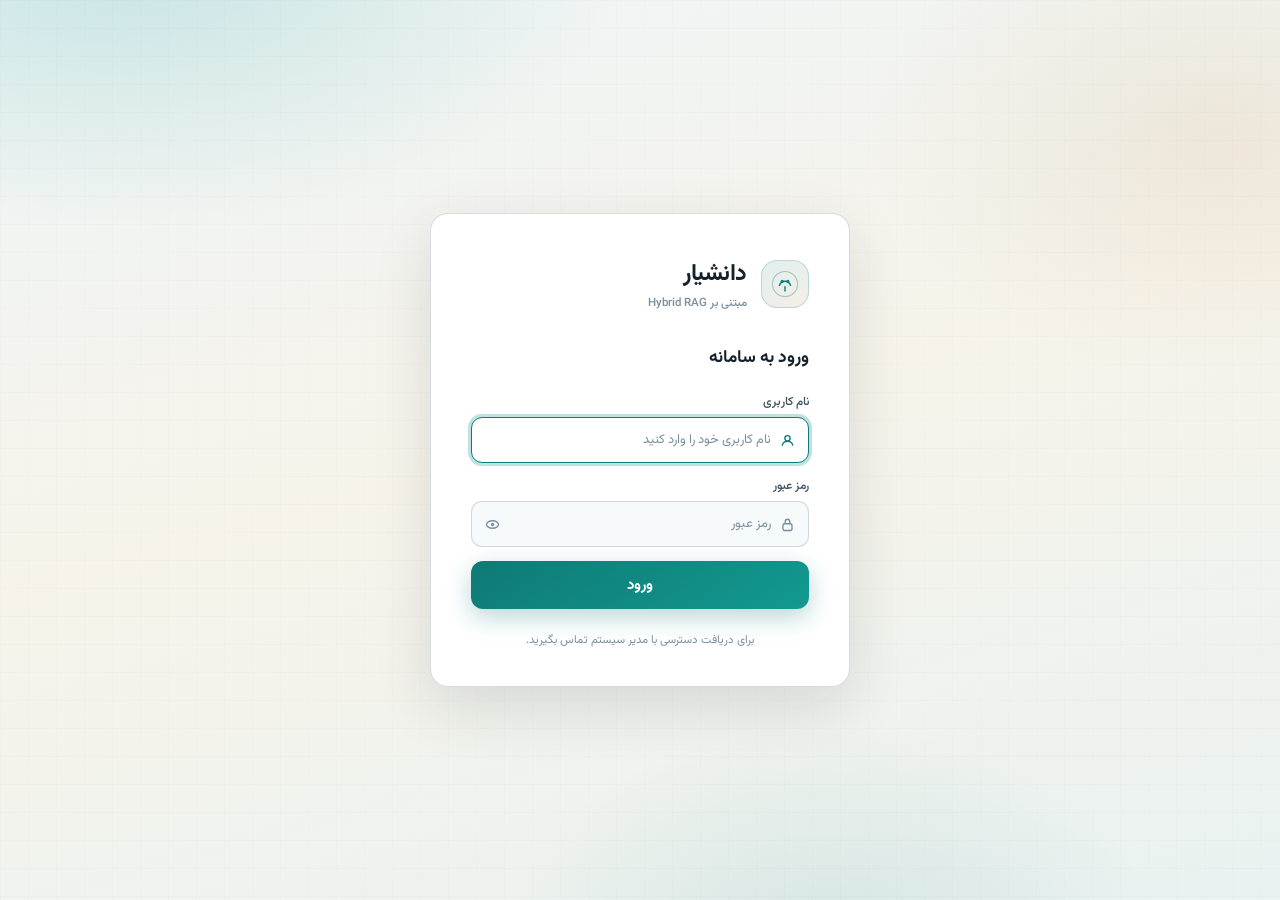
==== commit b6f43c75: "update ui" ====
--- a/frontend/index.html
+++ b/frontend/index.html
@@ -3,7 +3,7 @@
 <head>
   <meta charset="UTF-8" />
   <meta name="viewport" content="width=device-width, initial-scale=1.0" />
-  <title>RagBot</title>
+  <title>دانشیار</title>
   <link rel="stylesheet" href="css/style.css" />
 </head>
 <body>
@@ -21,7 +21,7 @@
         </svg>
       </div>
       <div class="brand-text">
-        <span class="brand-name">RagBot</span>
+        <span class="brand-name">دانشیار</span>
         <span class="brand-tag">مبتنی بر Hybrid RAG</span>
       </div>
     </div>
@@ -33,23 +33,23 @@
       </button>
       <button class="nav-item" data-section="docs">
         <svg class="nav-svg" viewBox="0 0 24 24" fill="none" stroke="currentColor" stroke-width="1.8"><path d="M3 6a2 2 0 012-2h3l2 2h9a2 2 0 012 2v9a2 2 0 01-2 2H5a2 2 0 01-2-2z"/><path d="M12 11v4M10 13h4"/></svg>
-        <span class="nav-label">مدیریت اسناد</span>
+        <span class="nav-label">ایجاد پایگاه دانش</span>
       </button>
       <button class="nav-item active" data-section="chat">
         <svg class="nav-svg" viewBox="0 0 24 24" fill="none" stroke="currentColor" stroke-width="1.8"><path d="M4 6a3 3 0 013-3h10a3 3 0 013 3v8a3 3 0 01-3 3H9l-5 4v-4a3 3 0 01-0-0z"/></svg>
-        <span class="nav-label">چت بات هوشمند</span>
+        <span class="nav-label">گفتگوی عمومی داخلی</span>
       </button>
       <button class="nav-item" data-section="rag">
         <svg class="nav-svg" viewBox="0 0 24 24" fill="none" stroke="currentColor" stroke-width="1.8"><path d="M7 3h7l5 5v13a1 1 0 01-1 1H7a1 1 0 01-1-1V4a1 1 0 011-1z"/><path d="M14 3v5h5"/><path d="M9 13h6M9 17h4"/></svg>
-        <span class="nav-label">چت بات اسناد داخلی</span>
+        <span class="nav-label">گفتگو روی پایگاه دانش سازمانی</span>
       </button>
       <button class="nav-item" data-section="article">
         <svg class="nav-svg" viewBox="0 0 24 24" fill="none" stroke="currentColor" stroke-width="1.8"><circle cx="12" cy="12" r="9"/><path d="M3 12h18M12 3a14 14 0 010 18M12 3a14 14 0 000 18"/></svg>
-        <span class="nav-label">چت بات مقالات وب</span>
+        <span class="nav-label">گفتگو بر اساس منابع وب</span>
       </button>
       <button class="nav-item" data-section="alerts">
         <svg class="nav-svg" viewBox="0 0 24 24" fill="none" stroke="currentColor" stroke-width="1.8"><path d="M12 3a6 6 0 016 6c0 4 2 5 2 5H4s2-1 2-5a6 6 0 016-6z"/><path d="M10 19a2 2 0 004 0"/></svg>
-        <span class="nav-label">سیستم هشدار دهی خبری</span>
+        <span class="nav-label">استخراج هشدار از مقالات خبری</span>
       </button>
       <button class="nav-item" data-section="settings">
         <svg class="nav-svg" viewBox="0 0 24 24" fill="none" stroke="currentColor" stroke-width="1.8"><circle cx="12" cy="12" r="3"/><path d="M19.4 15a1.7 1.7 0 00.3 1.8l.1.1a2 2 0 11-2.8 2.8l-.1-.1a1.7 1.7 0 00-1.8-.3 1.7 1.7 0 00-1 1.5V21a2 2 0 11-4 0v-.1a1.7 1.7 0 00-1-1.5 1.7 1.7 0 00-1.8.3l-.1.1a2 2 0 11-2.8-2.8l.1-.1a1.7 1.7 0 00.3-1.8 1.7 1.7 0 00-1.5-1H3a2 2 0 110-4h.1a1.7 1.7 0 001.5-1 1.7 1.7 0 00-.3-1.8l-.1-.1a2 2 0 112.8-2.8l.1.1a1.7 1.7 0 001.8.3H9a1.7 1.7 0 001-1.5V3a2 2 0 114 0v.1a1.7 1.7 0 001 1.5 1.7 1.7 0 001.8-.3l.1-.1a2 2 0 112.8 2.8l-.1.1a1.7 1.7 0 00-.3 1.8V9c.1.7.7 1.2 1.5 1.3H21a2 2 0 110 4h-.1a1.7 1.7 0 00-1.5 1z"/></svg>
@@ -97,12 +97,12 @@
       <div class="section-header">
         <div>
           <p class="section-eyebrow">Hybrid RAG</p>
-          <h1>چت روی اسناد</h1>
+          <h1>گفتگو روی پایگاه دانش سازمانی</h1>
         </div>
         <div style="display:flex;gap:8px;align-items:center">
           <button class="btn-secondary" id="ragHistoryBtn" type="button" title="تاریخچه گفتگو">
             <svg viewBox="0 0 20 20" width="13" height="13" fill="none" stroke="currentColor" stroke-width="1.8" style="vertical-align:middle;margin-left:5px"><circle cx="10" cy="10" r="8"/><path d="M10 6v4l2.5 2.5"/></svg>
-            تاریخچه
+            گفتگوی قبلی
           </button>
           <button class="btn-secondary" id="clearRag" type="button">گفتگوی جدید</button>
         </div>
@@ -130,7 +130,7 @@
             <div class="custom-select-wrap" id="collectionDropdownWrap">
               <button type="button" class="custom-select-btn" id="collectionDropdownBtn" aria-haspopup="listbox" aria-expanded="false">
                 <svg viewBox="0 0 20 20" width="13" height="13" fill="none" stroke="currentColor" stroke-width="1.8" aria-hidden="true"><path d="M2 5h16M2 10h10M2 15h6"/></svg>
-                <span id="collectionDropdownLabel">انتخاب مجموعه</span>
+                <span id="collectionDropdownLabel">انتخاب پایگاه دانش</span>
                 <svg class="caret" viewBox="0 0 16 16" width="11" height="11" fill="none" stroke="currentColor" stroke-width="2.2" aria-hidden="true"><path d="M4 6l4 4 4-4"/></svg>
               </button>
               <ul class="custom-select-list" id="collectionDropdownList" role="listbox" aria-label="مجموعه‌های موجود"></ul>
@@ -143,7 +143,7 @@
 
             <button id="ragIndex" class="btn-primary btn-index" type="button">
               <svg viewBox="0 0 20 20" width="13" height="13" fill="none" stroke="currentColor" stroke-width="2" aria-hidden="true"><path d="M4 17V7l8-4 8 4v10"/><path d="M4 10h16M12 3v14"/></svg>
-              ایندکس گذاری
+              ذخیره سازی محتوا در پایگاه دانش
             </button>
           </div>
 
@@ -216,11 +216,11 @@
       <div class="section-header">
         <div>
           <p class="section-eyebrow">Document Management</p>
-          <h1>مدیریت اسناد</h1>
+          <h1>ایجاد پایگاه دانش</h1>
         </div>
         <button class="btn-primary" id="docsNewCollectionBtn" type="button">
           <svg viewBox="0 0 20 20" width="13" height="13" fill="none" stroke="currentColor" stroke-width="2.2" aria-hidden="true"><path d="M10 4v12M4 10h12"/></svg>
-          مجموعه جدید
+          افزودن پایگاه دانش
         </button>
       </div>
 
@@ -243,7 +243,7 @@
         <div id="docsEmpty" class="docs-empty" hidden>
           <svg viewBox="0 0 48 48" width="48" height="48" fill="none" stroke="currentColor" stroke-width="1.4" opacity=".35"><path d="M8 12a4 4 0 014-4h6l4 4h14a4 4 0 014 4v18a4 4 0 01-4 4H12a4 4 0 01-4-4z"/><path d="M24 22v8M21 26h6"/></svg>
           <p id="docsEmptyMsg">مدیریت فایل ها و مجموعه ها در سامانه</p>
-          <button class="btn-primary" id="docsEmptyNewBtn" type="button" style="margin-top:10px">ساخت مجموعه</button>
+          <button class="btn-primary" id="docsEmptyNewBtn" type="button" style="margin-top:10px">ایجاد پایگاه دانش</button>
         </div>
         <div id="docsLoading" class="docs-loading" style="display:none">
           <span class="docs-spinner"></span>
@@ -546,7 +546,7 @@
           <svg viewBox="0 0 24 24" width="22" height="22" fill="none" stroke="currentColor" stroke-width="1.8"><path d="M3 6a2 2 0 012-2h3l2 2h9a2 2 0 012 2v9a2 2 0 01-2 2H5a2 2 0 01-2-2z"/></svg>
         </div>
         <div>
-          <h2 id="docsColModalTitle">مجموعه جدید</h2>
+          <h2 id="docsColModalTitle">افزودن پایگاه دانش</h2>
           <p class="modal-sub" id="docsColModalSub">نام مجموعه را وارد کنید</p>
         </div>
         <button class="modal-close" id="docsColModalClose" type="button" aria-label="بستن">
@@ -558,9 +558,9 @@
         <label class="modal-label" for="docsColNameInput">نام مجموعه</label>
         <div class="modal-input-wrap">
           <svg viewBox="0 0 20 20" width="14" height="14" fill="none" stroke="currentColor" stroke-width="1.8" aria-hidden="true"><path d="M3 5h5l2 2h7v10H3z"/></svg>
-          <input type="text" id="docsColNameInput" class="modal-input" placeholder="نام مجموعه را وارد کنید" autocomplete="off" />
-        </div>
-        <p class="modal-hint">نام می‌تواند فارسی باشد. برای ایندکس، فایل‌ها را بعد از ساخت مجموعه اضافه کنید.</p>
+          <input type="text" id="docsColNameInput" style="text-align: right; direction: rtl;" class="modal-input" placeholder="نام مجموعه را وارد کنید" autocomplete="off" />
+        </div>
+        <p class="modal-hint">فایل‌ها را بعد از ایجاد پایگاه دانش، اضافه کنید.</p>
         <div id="docsColModalStatus" class="status-bar" style="margin-top:4px"></div>
       </div>
       <div class="modal-footer">
@@ -611,7 +611,7 @@
         <div id="docsDetailFileChips" class="file-list-inline"></div>
         <button id="docsDetailUploadBtn" class="btn-primary btn-index" type="button" disabled style="margin-right:auto">
           <svg viewBox="0 0 20 20" width="13" height="13" fill="none" stroke="currentColor" stroke-width="2" aria-hidden="true"><path d="M4 17V7l8-4 8 4v10"/><path d="M4 10h16M12 3v14"/></svg>
-          ایندکس
+          ذخیره سازی محتوا
         </button>
       </div>
 
@@ -647,7 +647,7 @@
           <svg viewBox="0 0 24 24" width="22" height="22" fill="none" stroke="currentColor" stroke-width="1.8"><path d="M4 19V8l8-5 8 5v11"/><path d="M4 11h16M12 3v16"/><rect x="9" y="14" width="6" height="5" rx="1"/></svg>
         </div>
         <div>
-          <h2 id="indexModalTitle">ایندکس اسناد</h2>
+          <h2 id="indexModalTitle">ذخیره محتوا در پایگاه دانش</h2>
           <p class="modal-sub" id="indexModalSub">۰ فایل انتخاب‌شده</p>
         </div>
         <button class="modal-close" id="indexModalClose" type="button" aria-label="بستن">
@@ -670,7 +670,7 @@
         <button class="btn-secondary modal-cancel" id="indexModalCancel" type="button">انصراف</button>
         <button class="btn-primary modal-confirm" id="indexModalConfirm" type="button">
           <svg viewBox="0 0 20 20" width="13" height="13" fill="none" stroke="currentColor" stroke-width="2.2" aria-hidden="true"><path d="M4 17V7l8-4 8 4v10"/><path d="M4 11h16M12 3v14"/></svg>
-          شروع ایندکس
+          شروع ذخیره سازی محتوا
         </button>
       </div>
     </div>
@@ -733,6 +733,14 @@
     </div>
   </div>
 
+  <script src="js/marked.min.js"></script>
+  <script>
+    // تنظیم marked برای رندر امن
+    marked.setOptions({ breaks: true, gfm: true });
+    function renderMarkdown(text) {
+      return marked.parse(text || "");
+    }
+  </script>
   <script src="js/auth.js"></script>
   <script src="js/api.js"></script>
   <script src="js/chat.js"></script>
--- a/frontend/css/style.css
+++ b/frontend/css/style.css
@@ -287,11 +287,10 @@
 .chat-message.assistant { align-self: flex-end; align-items: flex-end; }
 
 .chat-bubble {
-  padding: 12px 16px;
+  padding: 12px 20px 12px 12px;
   border-radius: var(--radius);
   line-height: 1.7;
   font-size: 14.5px;
-  white-space: pre-wrap;
   word-break: break-word;
   box-shadow: var(--shadow-sm);
 }
@@ -299,6 +298,7 @@
   background: linear-gradient(145deg, var(--teal), var(--teal-bright));
   color: #fff;
   border-radius: var(--radius) var(--radius) var(--radius) 4px;
+  white-space: pre-wrap;
 }
 .chat-message.assistant .chat-bubble {
   background: var(--surface-solid);
@@ -306,6 +306,51 @@
   color: var(--ink);
   border-radius: var(--radius) var(--radius) 4px var(--radius);
 }
+
+/* ── Markdown styles inside assistant bubble ────────────────────────────── */
+.chat-message.assistant .chat-bubble p  { margin: 0 0 8px; }
+.chat-message.assistant .chat-bubble p:last-child { margin-bottom: 0; }
+.chat-message.assistant .chat-bubble ul,
+.chat-message.assistant .chat-bubble ol { margin: 4px 0 8px 20px; padding: 0; }
+.chat-message.assistant .chat-bubble li { margin-bottom: 4px; }
+.chat-message.assistant .chat-bubble h1,
+.chat-message.assistant .chat-bubble h2,
+.chat-message.assistant .chat-bubble h3 { margin: 12px 0 6px; font-weight: 600; line-height: 1.4; }
+.chat-message.assistant .chat-bubble h1 { font-size: 1.15em; }
+.chat-message.assistant .chat-bubble h2 { font-size: 1.05em; }
+.chat-message.assistant .chat-bubble h3 { font-size: 0.98em; }
+.chat-message.assistant .chat-bubble code {
+  background: var(--surface-2, #f0f0f0);
+  border-radius: 4px;
+  padding: 1px 5px;
+  font-size: 0.88em;
+  font-family: "Courier New", Courier, monospace;
+}
+.chat-message.assistant .chat-bubble pre {
+  background: var(--surface-2, #f0f0f0);
+  border-radius: 6px;
+  padding: 10px 14px;
+  overflow-x: auto;
+  margin: 8px 0;
+}
+.chat-message.assistant .chat-bubble pre code {
+  background: none;
+  padding: 0;
+  font-size: 0.87em;
+}
+.chat-message.assistant .chat-bubble blockquote {
+  border-right: 3px solid var(--teal, #0d9488);
+  margin: 8px 0;
+  padding: 4px 12px;
+  color: var(--ink-muted);
+}
+.chat-message.assistant .chat-bubble strong { font-weight: 600; }
+.chat-message.assistant .chat-bubble a { color: var(--teal); text-decoration: underline; }
+.chat-message.assistant .chat-bubble hr { border: none; border-top: 1px solid var(--border); margin: 10px 0; }
+.chat-message.assistant .chat-bubble table { border-collapse: collapse; width: 100%; margin: 8px 0; font-size: 0.9em; }
+.chat-message.assistant .chat-bubble th,
+.chat-message.assistant .chat-bubble td { border: 1px solid var(--border); padding: 6px 10px; text-align: right; }
+.chat-message.assistant .chat-bubble th { background: var(--surface-2, #f5f5f5); font-weight: 600; }
 
 .chat-meta { font-size: 11px; color: var(--ink-muted); margin-top: 4px; padding: 0 4px; }
 
@@ -344,7 +389,7 @@
 .source-item strong { color: var(--teal-deep); display: block; margin-bottom: 2px; }
 
 .typing-cursor::after {
-  content: "â–Œ";
+  content: "\258C";
   animation: blink 0.7s infinite;
   color: var(--teal);
 }
@@ -1791,7 +1836,7 @@
   font-weight: 500;
 }
 .doc-meta-item::before {
-  content: "Â·";
+  content: "\00B7"; /* middle dot separator */
   margin-left: 6px;
   opacity: .5;
 }
@@ -2121,7 +2166,7 @@
    â•â•â•â•â•â•â•â•â•â•â•â•â•â•â•â•â•â•â•â•â•â•â•â•â•â•â•â•â•â•â•â•â•â•â•â•â•â•â•â•â•â•â•â•â•â•â•â•â•â•â• */
 
 .docs-detail-backdrop .modal {
-  max-width: 680px;
+  max-width: 720px;
   max-height: 88vh;
   display: flex;
   flex-direction: column;
@@ -2198,66 +2243,28 @@
 .docs-detail-file-list {
   display: flex;
   flex-direction: column;
-  gap: 8px;
-}
-
-.docs-detail-file-row {
-  display: flex;
-  align-items: center;
-  gap: 12px;
-  padding: 10px 14px;
-  border-radius: var(--radius-sm);
-  background: var(--elevated);
-  border: 1px solid var(--border);
-  transition: border-color var(--transition);
-}
-.docs-detail-file-row:hover { border-color: var(--teal); }
-.docs-detail-file-row-clickable { cursor: pointer; }
-.docs-detail-file-row-clickable:hover { background: var(--teal-soft); }
-
-.docs-detail-open-file-btn {
-  flex-shrink: 0;
+  gap: 10px;
+}
+
+.docs-detail-file-card {
+  margin-bottom: 0;
+}
+.docs-detail-file-actions {
+  display: flex;
+  align-items: center;
+  gap: 6px;
+  flex-shrink: 0;
+  align-self: flex-start;
+}
+.docs-detail-open-file-btn,
+.docs-detail-delete-file-btn {
+  flex-shrink: 0;
+  display: inline-flex;
+  align-items: center;
+  gap: 5px;
   font-size: 11.5px;
   padding: 4px 9px;
-}
-
-.docs-detail-file-icon {
-  width: 36px;
-  height: 36px;
-  border-radius: 9px;
-  display: grid;
-  place-items: center;
-  flex-shrink: 0;
-}
-.icon-pdf  { background: rgba(220,53,69,.1);  color: #dc3545; border: 1px solid rgba(220,53,69,.18); }
-.icon-word { background: rgba(13,110,253,.1);  color: #0d6efd; border: 1px solid rgba(13,110,253,.18); }
-
-.docs-detail-file-info {
-  flex: 1;
-  min-width: 0;
-}
-.docs-detail-file-name {
-  font-size: 13px;
-  font-weight: 700;
-  color: var(--ink);
-  white-space: nowrap;
-  overflow: hidden;
-  text-overflow: ellipsis;
-  direction: ltr;
-  text-align: left;
-  margin-bottom: 4px;
-}
-.docs-detail-file-meta {
-  display: flex;
-  align-items: center;
-  gap: 5px;
-  flex-wrap: wrap;
-}
-
-.docs-detail-delete-file-btn {
-  flex-shrink: 0;
-  font-size: 11.5px;
-  padding: 4px 9px;
+  line-height: 1.2;
 }
 .docs-detail-delete-file-btn.confirming {
   background: var(--danger);
